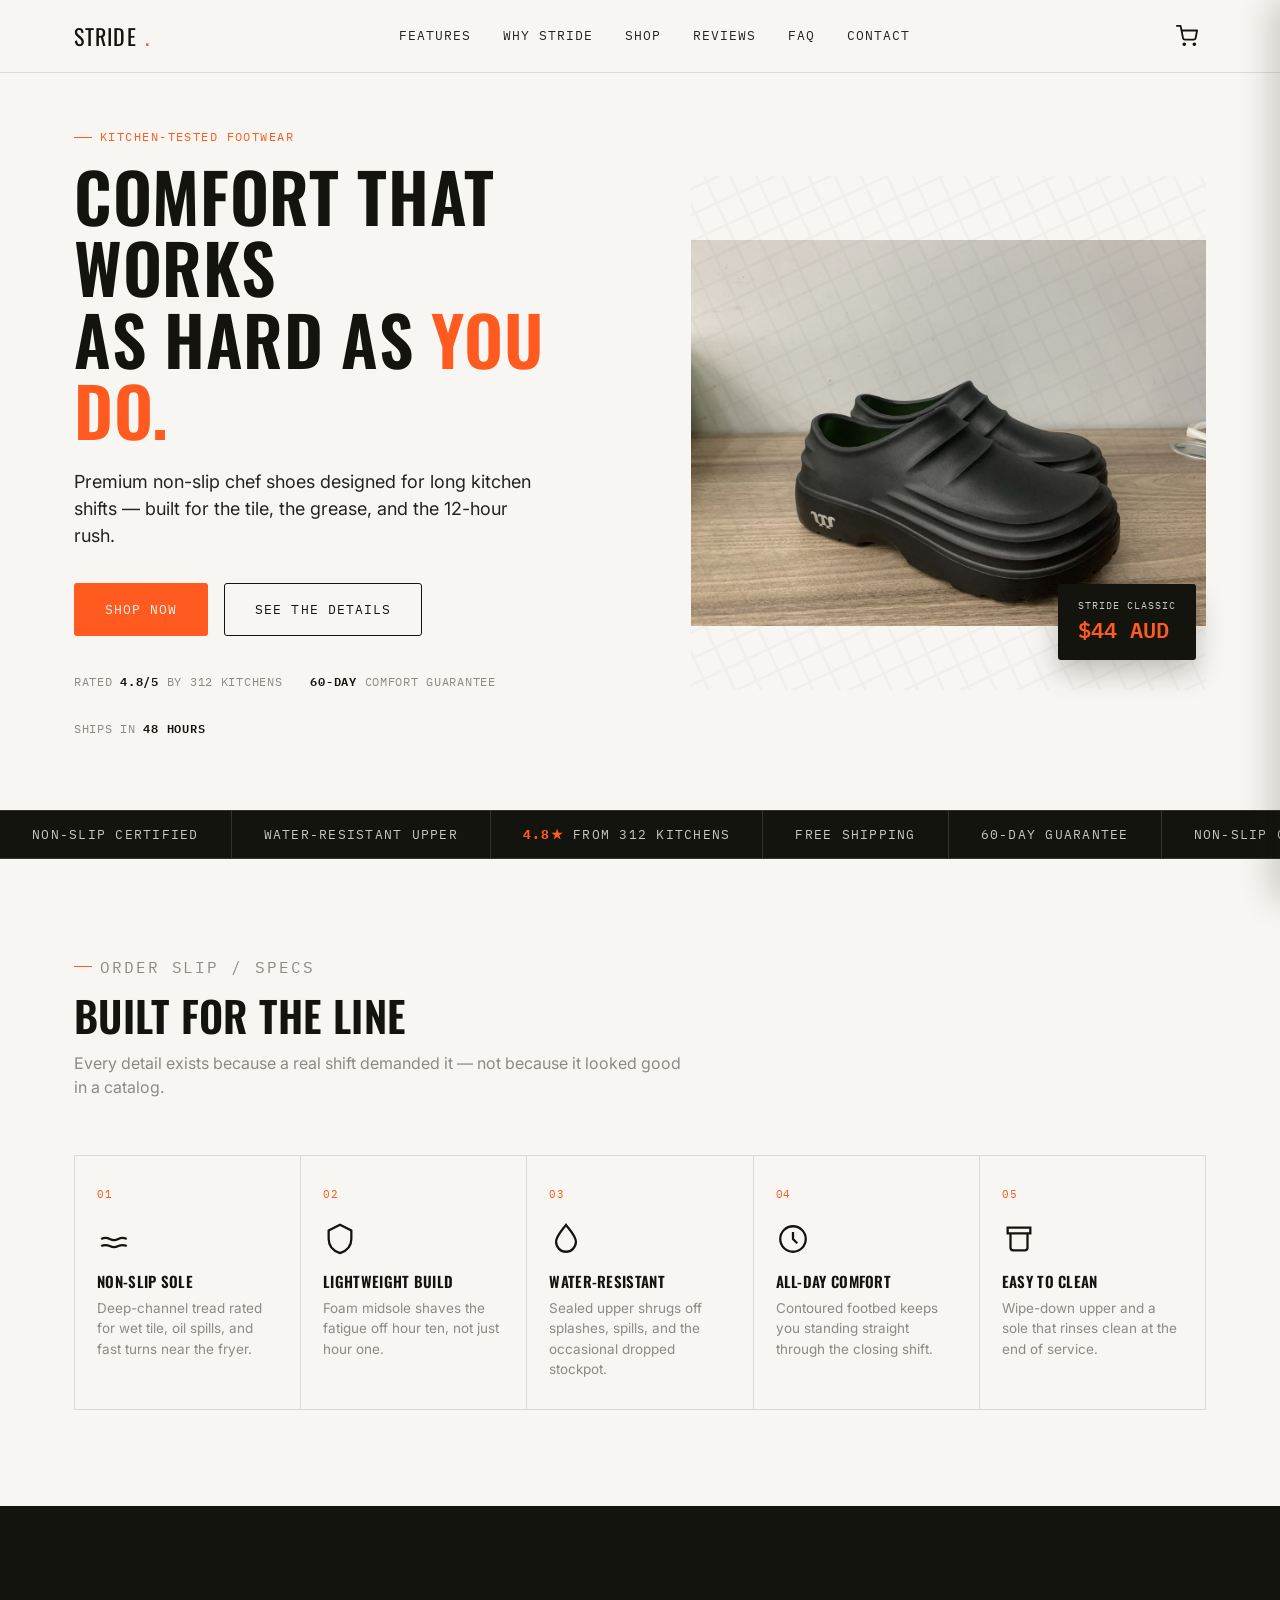
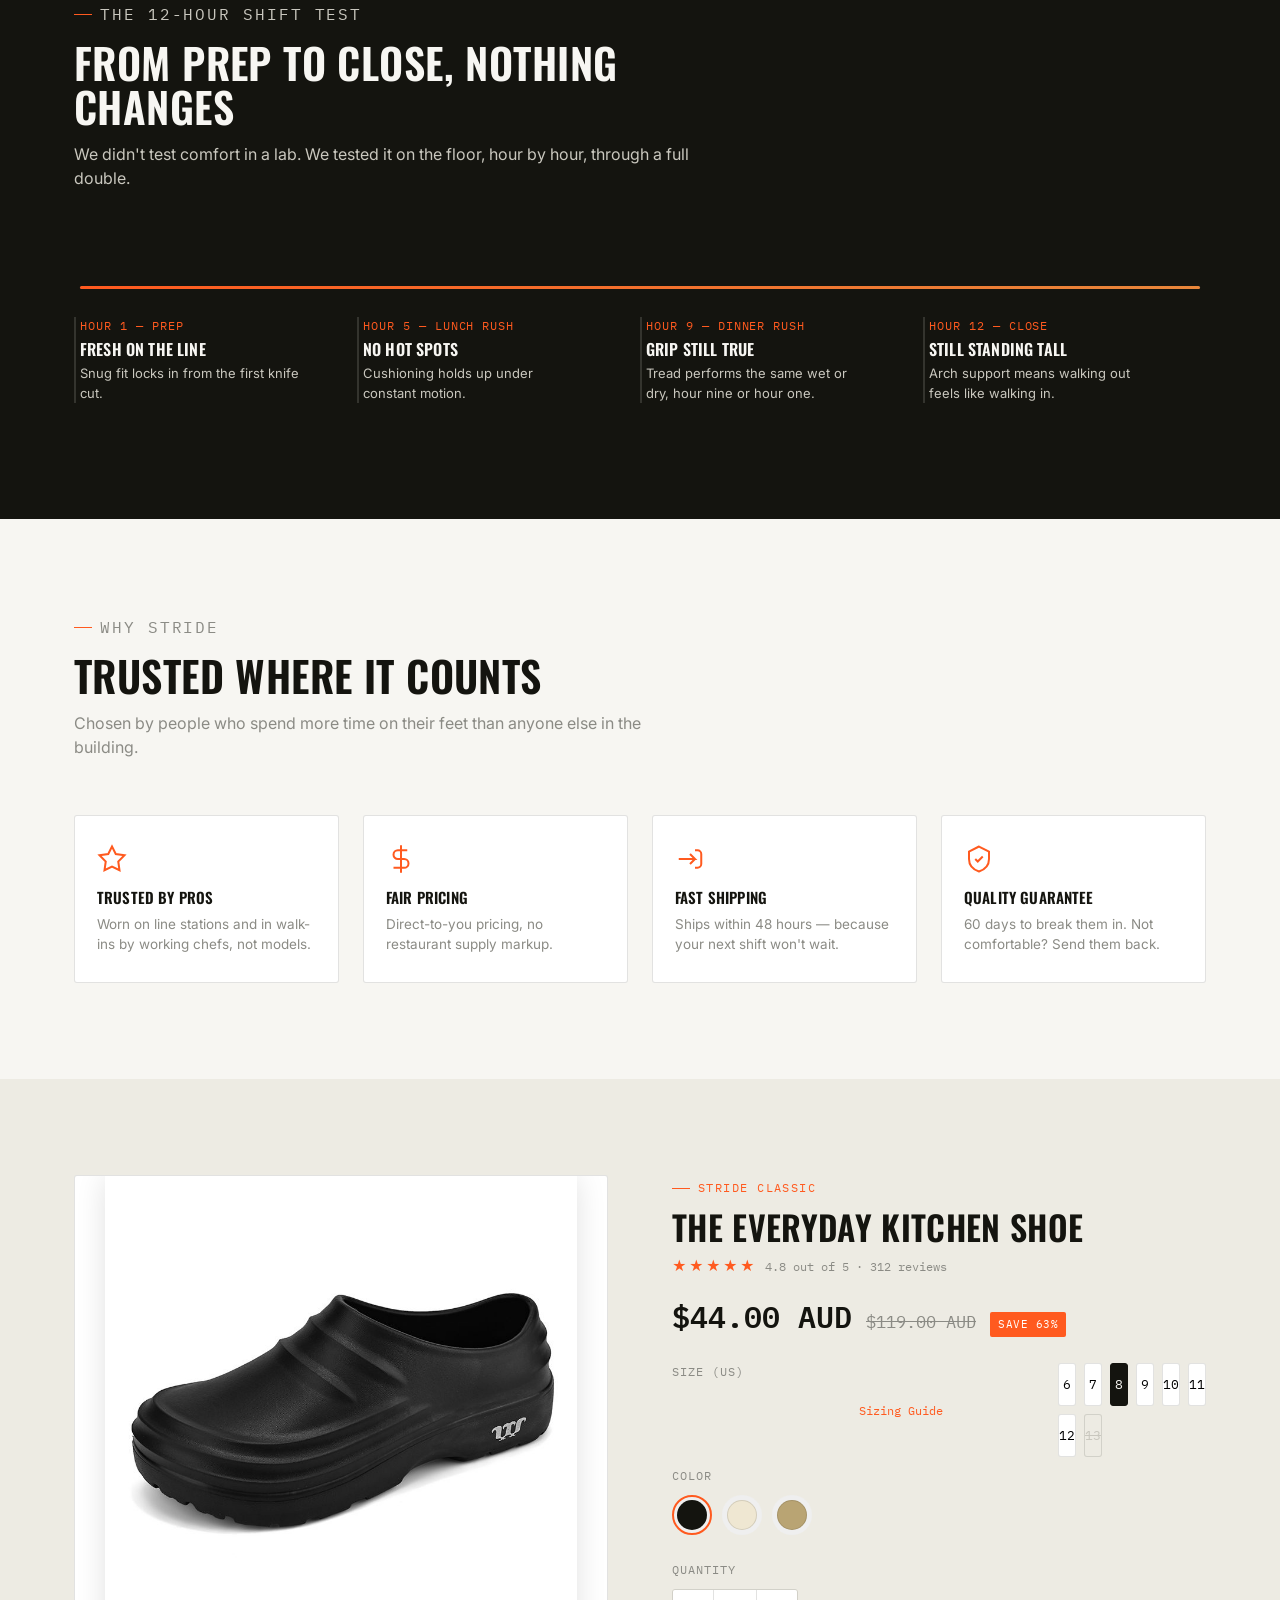
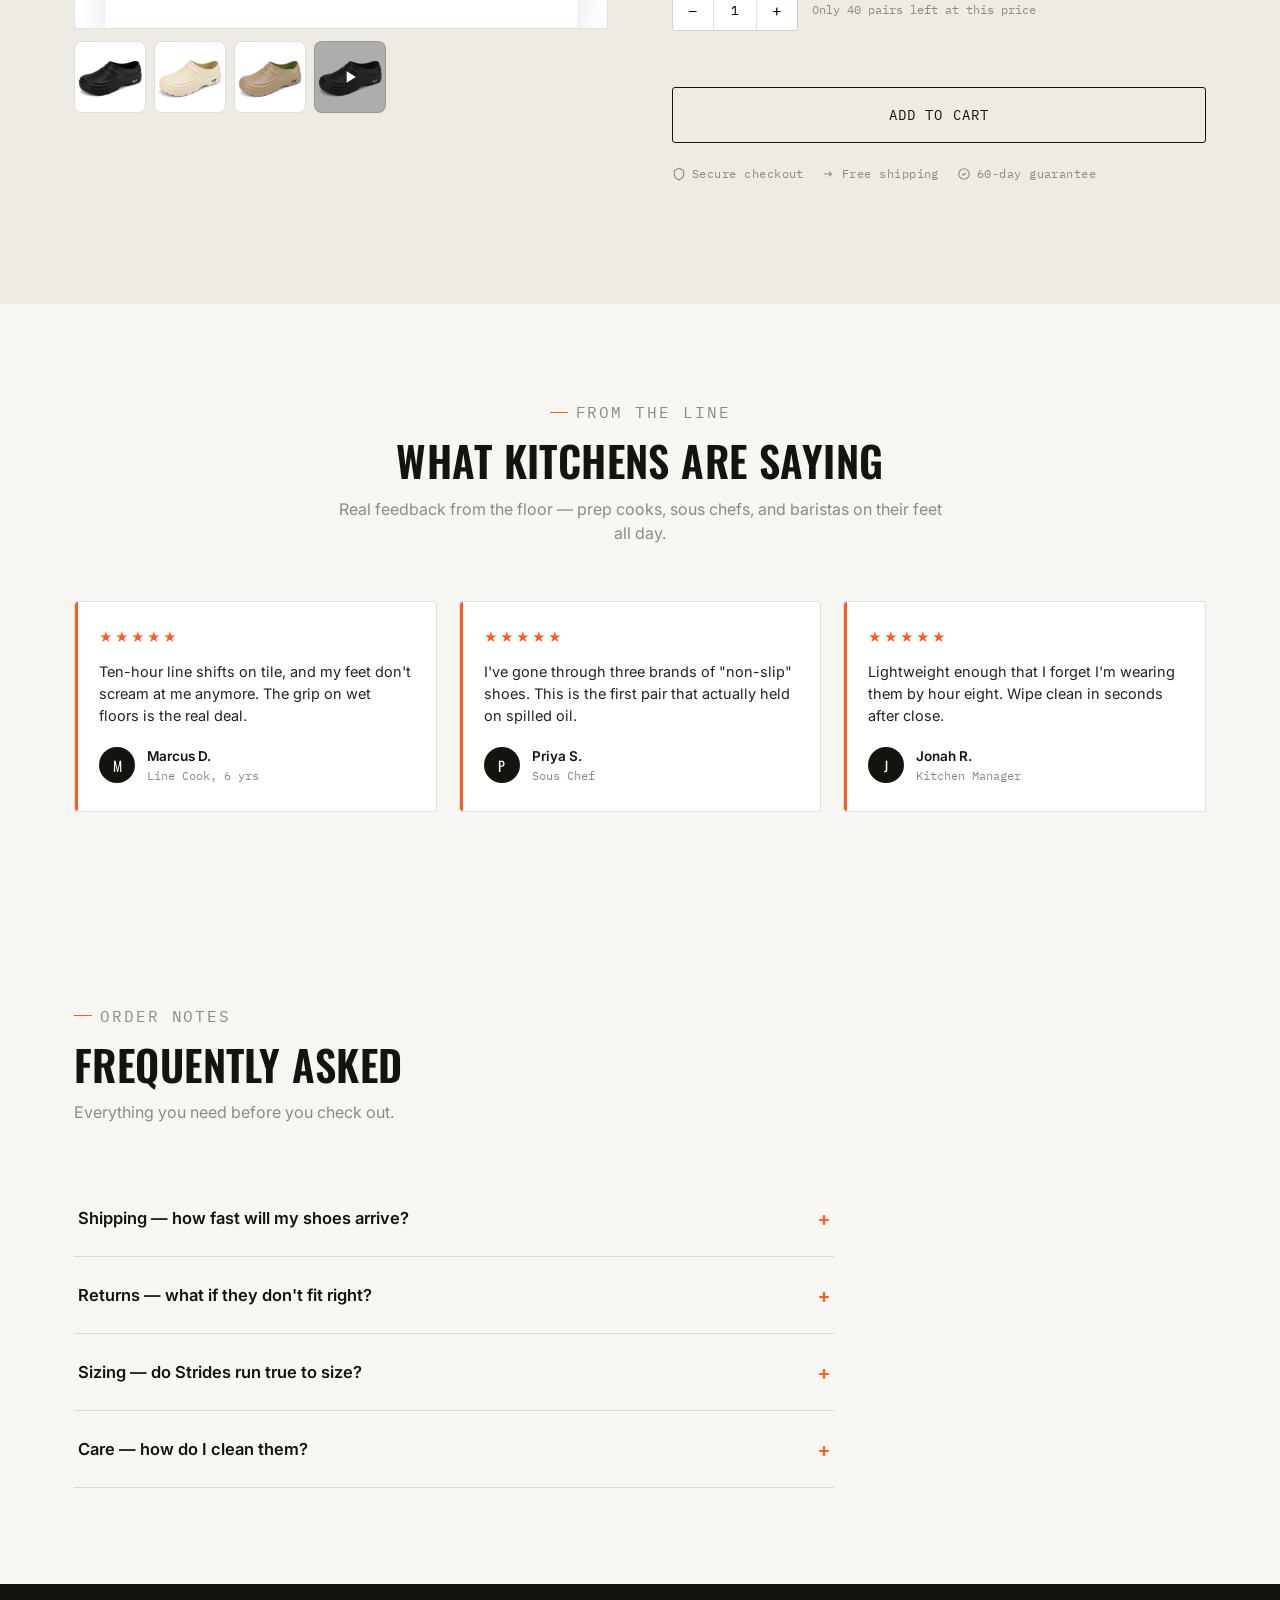
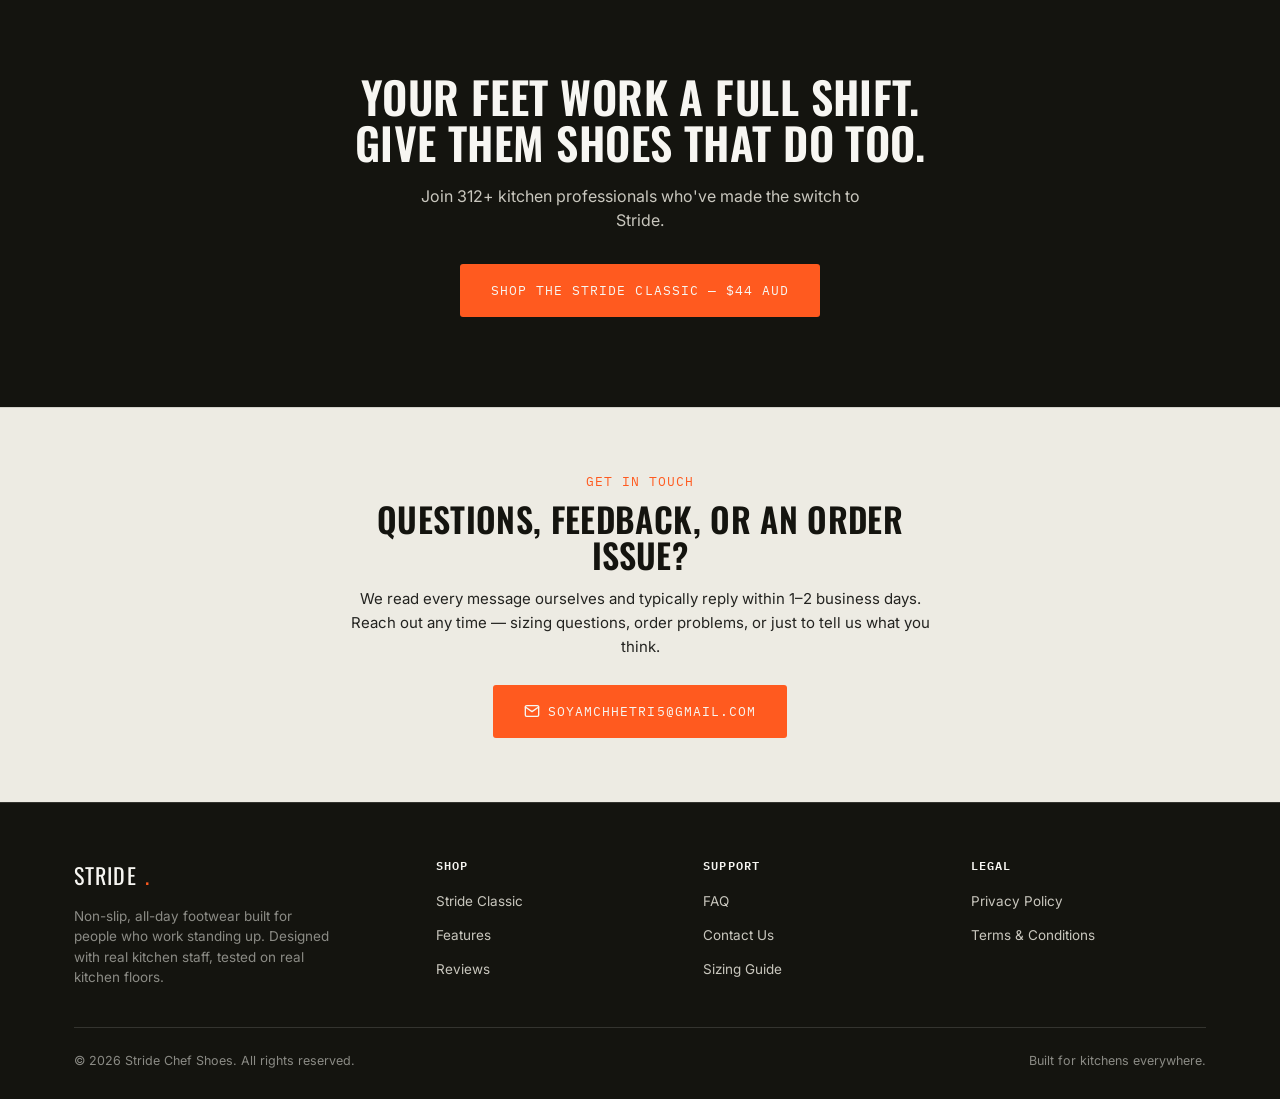
==== index.html @ 7c435fac "Add files via upload" ====
<!DOCTYPE html>
<html lang="en">
<head>
<meta charset="UTF-8">
<meta name="viewport" content="width=device-width, initial-scale=1.0">
<title>Stride — Non-Slip Chef Shoes for Kitchen Professionals</title>
<meta name="description" content="Stride Chef Shoes: premium non-slip, water-resistant work shoes built for long kitchen shifts. Trusted by cooks, chefs and hospitality staff. Free shipping, 60-day guarantee.">
<meta name="keywords" content="chef shoes, non-slip kitchen shoes, chef clogs, restaurant work shoes, hospitality footwear, cook shoes">
<link rel="canonical" href="https://xotakazi.github.io/Kitchen-Shoes-Chef-Shoes/">

<!-- Open Graph -->
<meta property="og:type" content="product">
<meta property="og:title" content="Stride — Non-Slip Chef Shoes for Kitchen Professionals">
<meta property="og:description" content="Comfort that works as hard as you do. Premium non-slip chef shoes designed for long kitchen shifts.">
<meta property="og:image" content="https://xotakazi.github.io/Kitchen-Shoes-Chef-Shoes/stride-black-studio.jpg">
<meta property="og:url" content="https://xotakazi.github.io/Kitchen-Shoes-Chef-Shoes/">
<meta name="twitter:card" content="summary_large_image">

<!-- Structured data for SEO / rich results -->
<script type="application/ld+json">
{
  "@context": "https://schema.org/",
  "@type": "Product",
  "name": "Stride Chef Shoe",
  "description": "Premium non-slip, lightweight, water-resistant chef shoes designed for long kitchen shifts.",
  "brand": { "@type": "Brand", "name": "Stride" },
  "offers": {
    "@type": "Offer",
    "priceCurrency": "AUD",
    "price": "44.00",
    "availability": "https://schema.org/InStock"
  },
  "aggregateRating": {
    "@type": "AggregateRating",
    "ratingValue": "4.8",
    "reviewCount": "312"
  }
}
</script>

<link rel="preconnect" href="https://fonts.googleapis.com">
<link rel="preconnect" href="https://fonts.gstatic.com" crossorigin>
<link href="https://fonts.googleapis.com/css2?family=Oswald:wght@500;600;700&family=Inter:wght@400;500;600;700&family=IBM+Plex+Mono:wght@400;500;600&display=swap" rel="stylesheet">
<link rel="stylesheet" href="styles.css">
<link rel="icon" href="data:image/svg+xml,%3Csvg xmlns='http://www.w3.org/2000/svg' viewBox='0 0 100 100'%3E%3Crect width='100' height='100' rx='18' fill='%2314140F'/%3E%3Ctext x='50' y='68' font-size='54' font-family='Arial,sans-serif' font-weight='700' fill='%23FF5A1F' text-anchor='middle'%3ES%3C/text%3E%3C/svg%3E">
</head>
<body>

<a href="#main" class="skip-link">Skip to content</a>

<!-- ============ NAV ============ -->
<header class="nav">
  <div class="wrap">
    <a href="#top" class="nav-logo">STRIDE<span class="dot">.</span></a>
    <nav class="nav-links" id="navLinks">
      <a href="#features">Features</a>
      <a href="#why">Why Stride</a>
      <a href="#shop">Shop</a>
      <a href="#reviews">Reviews</a>
      <a href="#faq">FAQ</a>
      <a href="#contact">Contact</a>
    </nav>
    <button class="nav-toggle" id="navToggle" aria-label="Toggle menu" aria-expanded="false">
      <span></span><span></span><span></span>
    </button>
    <button id="cartToggle" aria-label="Open cart" style="position:relative;background:none;border:0;cursor:pointer;padding:8px;margin-left:8px;display:inline-flex;align-items:center;">
      <svg width="22" height="22" viewBox="0 0 24 24" fill="none" stroke="var(--ink)" stroke-width="2" stroke-linecap="round" stroke-linejoin="round"><circle cx="9" cy="21" r="1"></circle><circle cx="20" cy="21" r="1"></circle><path d="M1 1h4l2.68 13.39a2 2 0 0 0 2 1.61h9.72a2 2 0 0 0 2-1.61L23 6H6"></path></svg>
      <span id="cartCount" style="display:none;position:absolute;top:2px;right:2px;background:var(--flame);color:#fff;font-family:var(--font-mono);font-size:10px;line-height:1;min-width:16px;height:16px;border-radius:8px;align-items:center;justify-content:center;padding:0 3px;">0</span>
    </button>
  </div>
</header>

<main id="main">

<!-- ============ HERO ============ -->
<section class="hero" id="top">
  <div class="wrap">
    <div class="hero-copy">
      <p class="eyebrow">Kitchen-Tested Footwear</p>
      <h1>Comfort That Works<br>as Hard as <span class="accent">You Do.</span></h1>
      <p class="hero-sub">Premium non-slip chef shoes designed for long kitchen shifts — built for the tile, the grease, and the 12-hour rush.</p>
      <div class="hero-actions">
        <a href="#shop" class="btn btn-primary">Shop Now</a>
        <a href="#features" class="btn btn-ghost">See the Details</a>
      </div>
      <div class="hero-meta">
        <div>Rated <span>4.8/5</span> by 312 kitchens</div>
        <div><span>60-Day</span> comfort guarantee</div>
        <div>Ships in <span>48 Hours</span></div>
      </div>
    </div>
    <div class="hero-visual">
      <svg class="tread-bg" viewBox="0 0 400 400" aria-hidden="true">
        <defs>
          <pattern id="treadPattern" width="26" height="26" patternUnits="userSpaceOnUse" patternTransform="rotate(20)">
            <rect width="26" height="26" fill="none"/>
            <path d="M0 13 L13 0 L26 13 L13 26 Z" fill="none" stroke="#14140F" stroke-opacity="0.06" stroke-width="2"/>
          </pattern>
        </defs>
        <rect width="400" height="400" fill="url(#treadPattern)"/>
      </svg>
      <img src="stride-black-lifestyle.jpg" alt="Stride chef shoe, side view" class="shoe-hero">
      <div class="price-tag">
        <div class="label">Stride Classic</div>
        <div class="amount">$44 AUD</div>
      </div>
    </div>
  </div>
</section>

<!-- ============ MARQUEE ============ -->
<div class="marquee-strip" aria-hidden="true">
  <div class="marquee-track">
    <span>NON-SLIP CERTIFIED</span>
    <span>WATER-RESISTANT UPPER</span>
    <span><strong>4.8★</strong> FROM 312 KITCHENS</span>
    <span>FREE SHIPPING</span>
    <span>60-DAY GUARANTEE</span>
    <span>NON-SLIP CERTIFIED</span>
    <span>WATER-RESISTANT UPPER</span>
    <span><strong>4.8★</strong> FROM 312 KITCHENS</span>
    <span>FREE SHIPPING</span>
    <span>60-DAY GUARANTEE</span>
  </div>
</div>

<!-- ============ FEATURES ============ -->
<section id="features">
  <div class="wrap">
    <div class="section-head reveal">
      <p class="eyebrow">Order Slip / Specs</p>
      <h2>Built for the Line</h2>
      <p>Every detail exists because a real shift demanded it — not because it looked good in a catalog.</p>
    </div>
    <div class="features-grid">
      <div class="feature-card reveal">
        <span class="feature-num">01</span>
        <svg class="ic" viewBox="0 0 24 24" fill="none" stroke="currentColor" stroke-width="1.6"><path d="M3 17c2-1 4-1 6 0s4 1 6 0 4-1 6 0"/><path d="M3 12c2-1 4-1 6 0s4 1 6 0 4-1 6 0"/></svg>
        <h3>Non-Slip Sole</h3>
        <p>Deep-channel tread rated for wet tile, oil spills, and fast turns near the fryer.</p>
      </div>
      <div class="feature-card reveal">
        <span class="feature-num">02</span>
        <svg class="ic" viewBox="0 0 24 24" fill="none" stroke="currentColor" stroke-width="1.6"><path d="M12 2 L4 6 v6c0 5 3.5 8.5 8 10 4.5-1.5 8-5 8-10V6z"/></svg>
        <h3>Lightweight Build</h3>
        <p>Foam midsole shaves the fatigue off hour ten, not just hour one.</p>
      </div>
      <div class="feature-card reveal">
        <span class="feature-num">03</span>
        <svg class="ic" viewBox="0 0 24 24" fill="none" stroke="currentColor" stroke-width="1.6"><path d="M12 2C9 6 5 10 5 14a7 7 0 0 0 14 0c0-4-4-8-7-12z"/></svg>
        <h3>Water-Resistant</h3>
        <p>Sealed upper shrugs off splashes, spills, and the occasional dropped stockpot.</p>
      </div>
      <div class="feature-card reveal">
        <span class="feature-num">04</span>
        <svg class="ic" viewBox="0 0 24 24" fill="none" stroke="currentColor" stroke-width="1.6"><circle cx="12" cy="12" r="9"/><path d="M12 7v5l3 3"/></svg>
        <h3>All-Day Comfort</h3>
        <p>Contoured footbed keeps you standing straight through the closing shift.</p>
      </div>
      <div class="feature-card reveal">
        <span class="feature-num">05</span>
        <svg class="ic" viewBox="0 0 24 24" fill="none" stroke="currentColor" stroke-width="1.6"><path d="M4 4h16v4H4z"/><path d="M6 8v10a2 2 0 0 0 2 2h8a2 2 0 0 0 2-2V8"/></svg>
        <h3>Easy to Clean</h3>
        <p>Wipe-down upper and a sole that rinses clean at the end of service.</p>
      </div>
    </div>
  </div>
</section>

<!-- ============ SHIFT TIMELINE (signature element) ============ -->
<section class="shift">
  <div class="wrap">
    <div class="section-head reveal">
      <p class="eyebrow">The 12-Hour Shift Test</p>
      <h2>From Prep to Close, Nothing Changes</h2>
      <p>We didn't test comfort in a lab. We tested it on the floor, hour by hour, through a full double.</p>
    </div>
    <div class="shift-line reveal">
      <div class="shift-track"><div class="shift-fill" id="shiftFill"></div></div>
      <div class="shift-points">
        <div class="shift-point">
          <span class="hr">Hour 1 — Prep</span>
          <h4>Fresh on the line</h4>
          <p>Snug fit locks in from the first knife cut.</p>
        </div>
        <div class="shift-point">
          <span class="hr">Hour 5 — Lunch Rush</span>
          <h4>No hot spots</h4>
          <p>Cushioning holds up under constant motion.</p>
        </div>
        <div class="shift-point">
          <span class="hr">Hour 9 — Dinner Rush</span>
          <h4>Grip still true</h4>
          <p>Tread performs the same wet or dry, hour nine or hour one.</p>
        </div>
        <div class="shift-point">
          <span class="hr">Hour 12 — Close</span>
          <h4>Still standing tall</h4>
          <p>Arch support means walking out feels like walking in.</p>
        </div>
      </div>
    </div>
  </div>
</section>

<!-- ============ WHY CHOOSE US ============ -->
<section id="why">
  <div class="wrap">
    <div class="section-head reveal">
      <p class="eyebrow">Why Stride</p>
      <h2>Trusted Where It Counts</h2>
      <p>Chosen by people who spend more time on their feet than anyone else in the building.</p>
    </div>
    <div class="why-grid">
      <div class="why-card reveal">
        <svg class="ic" viewBox="0 0 24 24" fill="none" stroke="currentColor" stroke-width="1.6"><path d="M12 2l3 6 7 1-5 5 1 7-6-3-6 3 1-7-5-5 7-1z"/></svg>
        <h3>Trusted by Pros</h3>
        <p>Worn on line stations and in walk-ins by working chefs, not models.</p>
      </div>
      <div class="why-card reveal">
        <svg class="ic" viewBox="0 0 24 24" fill="none" stroke="currentColor" stroke-width="1.6"><path d="M12 1v22M17 5H9.5a3.5 3.5 0 0 0 0 7h5a3.5 3.5 0 0 1 0 7H6"/></svg>
        <h3>Fair Pricing</h3>
        <p>Direct-to-you pricing, no restaurant supply markup.</p>
      </div>
      <div class="why-card reveal">
        <svg class="ic" viewBox="0 0 24 24" fill="none" stroke="currentColor" stroke-width="1.6"><path d="M3 12h13l-4-4m4 4-4 4"/><path d="M16 5h2a3 3 0 0 1 3 3v8a3 3 0 0 1-3 3h-2"/></svg>
        <h3>Fast Shipping</h3>
        <p>Ships within 48 hours — because your next shift won't wait.</p>
      </div>
      <div class="why-card reveal">
        <svg class="ic" viewBox="0 0 24 24" fill="none" stroke="currentColor" stroke-width="1.6"><path d="M12 2 4 6v6c0 5 3.5 8.5 8 10 4.5-1.5 8-5 8-10V6z"/><path d="M9 12l2 2 4-4"/></svg>
        <h3>Quality Guarantee</h3>
        <p>60 days to break them in. Not comfortable? Send them back.</p>
      </div>
    </div>
  </div>
</section>

<!-- ============ SHOWCASE / BUY ============ -->
<section class="showcase" id="shop">
  <div class="wrap">
    <div class="showcase-inner">
      <div class="gallery reveal">
        <div class="gallery-main" id="galleryMain">
          <!-- Main media: defaults to the Kitchen Black studio shot. -->
          <img id="mainMedia" src="stride-black-studio.jpg" alt="Stride Classic chef shoe, Kitchen Black" style="width:100%;height:auto;object-fit:contain;border-radius:10px;box-shadow:0 10px 30px rgba(20,20,15,0.12);">
        </div>
        <div class="gallery-thumbs" id="galleryThumbs" style="display:flex;gap:8px;margin-top:12px;flex-wrap:wrap;">
          <!-- Thumb 1: Kitchen Black studio shot -->
<button class="thumb active" data-type="image" data-src="stride-black-studio.jpg" aria-label="Black studio shot" style="border:0;background:transparent;padding:0;">
  <img src="stride-black-studio.jpg" alt="Stride Classic, Kitchen Black studio shot" style="width:72px;height:72px;object-fit:cover;border-radius:8px;border:1px solid rgba(0,0,0,0.06);">
</button>

<!-- Thumb 2: Creamy colorway -->
<button class="thumb" data-type="image" data-src="stride-creamy.jpg" aria-label="Creamy colorway" style="border:0;background:transparent;padding:0;">
  <img src="stride-creamy.jpg" alt="Stride Classic, Creamy colorway" style="width:72px;height:72px;object-fit:cover;border-radius:8px;border:1px solid rgba(0,0,0,0.06);">
</button>

<!-- Thumb 3: Dark Creamy colorway -->
<button class="thumb" data-type="image" data-src="stride-dark-creamy.jpg" aria-label="Dark Creamy colorway" style="border:0;background:transparent;padding:0;">
  <img src="stride-dark-creamy.jpg" alt="Stride Classic, Dark Creamy colorway" style="width:72px;height:72px;object-fit:cover;border-radius:8px;border:1px solid rgba(0,0,0,0.06);">
</button>

<!-- Thumb 4: Product video -->
<button class="thumb" data-type="video" data-src="redirectFileUrl.mp4" aria-label="Product video" style="border:0;background:transparent;padding:0;position:relative;">
  <img src="stride-black-studio.jpg" alt="Product video" style="width:72px;height:72px;object-fit:cover;border-radius:8px;border:1px solid rgba(0,0,0,0.06);">
  <span style="position:absolute;inset:0;display:flex;align-items:center;justify-content:center;background:rgba(20,20,15,0.35);border-radius:8px;">
    <svg width="20" height="20" viewBox="0 0 24 24" fill="white"><path d="M8 5v14l11-7z"/></svg>
  </span>
</button>
        </div>
      </div>

      <div class="buy-panel reveal">
        <p class="eyebrow">Stride Classic</p>
        <h2>The Everyday Kitchen Shoe</h2>
        <div class="stars">★★★★★<span>4.8 out of 5 · 312 reviews</span></div>
        <div class="price-row">
          <span class="now">$44.00 AUD</span>
          <span class="was">$119.00 AUD</span>
          <span class="save">SAVE 63%</span>
        </div>

        <div class="option-block">
          <div class="option-label"><span>Size (US)</span><button type="button" onclick="document.getElementById('faq-sizing').scrollIntoView({behavior:'smooth'});" style="font-family:var(--font-mono);font-size:12px;color:var(--flame);background:none;border:0;cursor:pointer;">Sizing Guide</button>
          <div class="size-grid" id="sizeGrid">
            <button data-size="6">6</button>
            <button data-size="7">7</button>
            <button data-size="8" class="selected">8</button>
            <button data-size="9">9</button>
            <button data-size="10">10</button>
            <button data-size="11">11</button>
            <button data-size="12">12</button>
            <button data-size="13" disabled>13</button>
          </div>
        </div>

        <div class="option-block">
          <div class="option-label"><span>Color</span></div>
          <div class="color-grid" id="colorGrid">
            <button class="color-swatch selected" data-color="Kitchen Black" data-image="stride-black-studio.jpg" aria-label="Kitchen Black"><span class="core" style="background:#14140F"></span></button>
            <button class="color-swatch" data-color="Creamy" data-image="stride-creamy.jpg" aria-label="Creamy"><span class="core" style="background:#EFE7D2"></span></button>
            <button class="color-swatch" data-color="Dark Creamy" data-image="stride-dark-creamy.jpg" aria-label="Dark Creamy"><span class="core" style="background:#B9A473"></span></button>
          </div>
        </div>

        <div class="option-block">
          <div class="option-label"><span>Quantity</span></div>
          <div class="qty-row">
            <div class="qty-control">
              <button type="button" id="qtyMinus" aria-label="Decrease quantity">−</button>
              <input type="text" id="qtyInput" value="1" inputmode="numeric" aria-label="Quantity">
              <button type="button" id="qtyPlus" aria-label="Increase quantity">+</button>
            </div>
            <span style="font-family:var(--font-mono); font-size:12px; color:var(--steel);">Only 40 pairs left at this price</span>
          </div>
        </div>

        <div class="buy-actions">
          <div class="paypal-slot" id="paypalSlot">
            <div id="paypal-button-container"></div>
            <p id="result-message" style="font-family:var(--font-mono, monospace);font-size:13px;color:var(--steel, #8B8B85);margin-top:10px;"></p>
          </div>
          <button class="btn btn-ghost" id="addCartBtn" type="button">Add to Cart</button>
        </div>

        <div class="trust-row">
          <span><svg class="ic" viewBox="0 0 24 24" fill="none" stroke="currentColor" stroke-width="2"><path d="M12 2 4 6v6c0 5 3.5 8.5 8 10 4.5-1.5 8-5 8-10V6z"/></svg> Secure checkout</span>
          <span><svg class="ic" viewBox="0 0 24 24" fill="none" stroke="currentColor" stroke-width="2"><path d="M3 12h13l-4-4m4 4-4 4"/></svg> Free shipping</span>
          <span><svg class="ic" viewBox="0 0 24 24" fill="none" stroke="currentColor" stroke-width="2"><path d="M9 12l2 2 4-4"/><circle cx="12" cy="12" r="9"/></svg> 60-day guarantee</span>
        </div>
      </div>
    </div>
  </div>
</section>

<!-- ============ REVIEWS ============ -->
<section id="reviews">
  <div class="wrap">
    <div class="section-head center reveal" style="margin-left:auto;margin-right:auto;">
      <p class="eyebrow" style="justify-content:center;">From the Line</p>
      <h2>What Kitchens Are Saying</h2>
      <p>Real feedback from the floor — prep cooks, sous chefs, and baristas on their feet all day.</p>
    </div>
    <div class="reviews-grid">
      <div class="review-card reveal">
        <div class="review-stars">★★★★★</div>
        <p class="quote">Ten-hour line shifts on tile, and my feet don't scream at me anymore. The grip on wet floors is the real deal.</p>
        <div class="review-who">
          <div class="review-avatar">M</div>
          <div><strong>Marcus D.</strong><span>Line Cook, 6 yrs</span></div>
        </div>
      </div>
      <div class="review-card reveal">
        <div class="review-stars">★★★★★</div>
        <p class="quote">I've gone through three brands of "non-slip" shoes. This is the first pair that actually held on spilled oil.</p>
        <div class="review-who">
          <div class="review-avatar">P</div>
          <div><strong>Priya S.</strong><span>Sous Chef</span></div>
        </div>
      </div>
      <div class="review-card reveal">
        <div class="review-stars">★★★★★</div>
        <p class="quote">Lightweight enough that I forget I'm wearing them by hour eight. Wipe clean in seconds after close.</p>
        <div class="review-who">
          <div class="review-avatar">J</div>
          <div><strong>Jonah R.</strong><span>Kitchen Manager</span></div>
        </div>
      </div>
    </div>
  </div>
</section>

<!-- ============ FAQ ============ -->
<section id="faq">
  <div class="wrap">
    <div class="section-head reveal">
      <p class="eyebrow">Order Notes</p>
      <h2>Frequently Asked</h2>
      <p>Everything you need before you check out.</p>
    </div>
    <div class="faq-list">
      <div class="faq-item reveal">
        <button class="faq-q" aria-expanded="false">Shipping — how fast will my shoes arrive?<span class="plus">+</span></button>
        <div class="faq-a"><div class="faq-a-inner">Orders ship within 48 hours from our warehouse. Standard shipping takes 3–6 business days; expedited options are available at checkout. Shipping is free on every order — it's already included in the price.</div></div>
      </div>
      <div class="faq-item reveal">
        <button class="faq-q" aria-expanded="false">Returns — what if they don't fit right?<span class="plus">+</span></button>
        <div class="faq-a"><div class="faq-a-inner">You have 60 days to wear-test your Strides. If they're not the most comfortable shoes you've worked in, send them back for a full refund or free size exchange.</div></div>
      </div>
      <div class="faq-item reveal" id="faq-sizing">
        <button class="faq-q" aria-expanded="false">Sizing — do Strides run true to size?<span class="plus">+</span></button>
        <div class="faq-a"><div class="faq-a-inner">Stride fits true to standard US sizing. If you typically wear a half size, we recommend sizing up for extra room around thick kitchen socks.</div></div>
      </div>
      <div class="faq-item reveal">
        <button class="faq-q" aria-expanded="false">Care — how do I clean them?<span class="plus">+</span></button>
        <div class="faq-a"><div class="faq-a-inner">Wipe the upper with a damp cloth and mild soap. The sole can be rinsed directly under a tap. Avoid machine washing or high heat drying to preserve the material.</div></div>
      </div>
    </div>
  </div>
</section>

<!-- ============ CLOSING CTA ============ -->
<section class="closing-cta">
  <div class="wrap">
    <h2>Your Feet Work a Full Shift.<br>Give Them Shoes That Do Too.</h2>
    <p>Join 312+ kitchen professionals who've made the switch to Stride.</p>
    <a href="#shop" class="btn btn-primary">Shop the Stride Classic — $44 AUD</a>
  </div>
</section>

</main>

<!-- ============ CONTACT ============ -->
<section id="contact" style="padding:64px 0;background:var(--paper-dim);border-top:1px solid var(--line);">
  <div class="wrap" style="max-width:640px;text-align:center;">
    <p style="font-family:var(--font-mono);font-size:12.5px;text-transform:uppercase;letter-spacing:0.08em;color:var(--flame);margin-bottom:10px;">Get In Touch</p>
    <h2 style="font-family:var(--font-display);text-transform:uppercase;font-size:clamp(24px,3.5vw,34px);letter-spacing:0.01em;margin-bottom:14px;">Questions, Feedback, or an Order Issue?</h2>
    <p style="color:var(--ink-soft);font-size:15px;line-height:1.6;margin-bottom:26px;">We read every message ourselves and typically reply within 1–2 business days. Reach out any time — sizing questions, order problems, or just to tell us what you think.</p>
    <a href="mailto:soyamchhetri5@gmail.com" class="btn btn-primary" style="display:inline-flex;align-items:center;gap:8px;">
      <svg width="16" height="16" viewBox="0 0 24 24" fill="none" stroke="currentColor" stroke-width="2" stroke-linecap="round" stroke-linejoin="round"><path d="M4 4h16v16H4z" opacity="0"></path><path d="M22 6l-10 7L2 6"></path><rect x="2" y="4" width="20" height="16" rx="2"></rect></svg>
      soyamchhetri5@gmail.com
    </a>
  </div>
</section>

<!-- ============ FOOTER ============ -->
<footer>
  <div class="wrap">
    <div class="footer-grid">
      <div class="footer-brand">
        <div class="nav-logo">STRIDE<span class="dot" style="color:var(--flame);">.</span></div>
        <p>Non-slip, all-day footwear built for people who work standing up. Designed with real kitchen staff, tested on real kitchen floors.</p>
      </div>
      <div class="footer-col">
        <h4>Shop</h4>
        <ul>
          <li><a href="#shop">Stride Classic</a></li>
          <li><a href="#features">Features</a></li>
          <li><a href="#reviews">Reviews</a></li>
        </ul>
      </div>
      <div class="footer-col">
        <h4>Support</h4>
        <ul>
          <li><a href="#faq">FAQ</a></li>
          <li><a href="mailto:soyamchhetri5@gmail.com">Contact Us</a></li>
          <li><a href="#faq-sizing">Sizing Guide</a></li>
        </ul>
      </div>
      <div class="footer-col">
        <h4>Legal</h4>
        <ul>
          <li><a href="privacy.html">Privacy Policy</a></li>
          <li><a href="terms.html">Terms &amp; Conditions</a></li>
        </ul>
      </div>
    </div>
    <div class="footer-bottom">
      <span>&copy; <span id="year"></span> Stride Chef Shoes. All rights reserved.</span>
      <span>Built for kitchens everywhere.</span>
    </div>
  </div>
</footer>

<div class="toast" id="toast"></div>

<!-- PayPal Smart Buttons SDK -->
<script src="https://www.paypal.com/sdk/js?client-id=AVUs_hV6RtO4l06izuDLjjqATDeuKQBNJkqkCNc_JTQ9iHW12S8fysXOrVd30vQXYcQobMXqNKUIsMX4&buyer-country=AU&currency=AUD&components=buttons&enable-funding=venmo,paylater,card" data-sdk-integration-source="developer-studio"></script>
<script src="app.js"></script>
<script src="script.js"></script>

<!-- Small gallery switcher to swap main media between images and video thumbnails -->
<script>
  (function(){
    const thumbs = document.querySelectorAll('#galleryThumbs .thumb');
    const galleryMain = document.getElementById('galleryMain');

    function setActive(button){
      thumbs.forEach(b=>b.classList.remove('active'));
      button.classList.add('active');
    }

    function showMedia(type, src){
      if(type === 'video'){
        // create a video element (use controls and muted autoplay loop for preview)
        galleryMain.innerHTML = `<video id="mainMedia" controls style="width:100%;height:auto;border-radius:10px;box-shadow:0 10px 30px rgba(20,20,15,0.12);background:#000;">
          <source src="${src}">
          Your browser does not support the video tag.
        </video>`;
      } else {
        galleryMain.innerHTML = `<img id="mainMedia" src="${src}" alt="Stride product" style="width:100%;height:auto;object-fit:contain;border-radius:10px;box-shadow:0 10px 30px rgba(20,20,15,0.12);">`;
      }
    }

    thumbs.forEach(btn=>{
      btn.addEventListener('click', ()=>{
        const type = btn.dataset.type || 'image';
        const src = btn.dataset.src;
        if(!src) return;
        setActive(btn);
        showMedia(type, src);
      });
    });

    // Accessibility: allow keyboard activation
    thumbs.forEach(btn=>btn.setAttribute('tabindex','0'));
    thumbs.forEach(btn=>btn.addEventListener('keydown', e=>{ if(e.key === 'Enter' || e.key === ' ') btn.click(); }));
  })();
</script>

<!-- ============ CART DRAWER ============ -->
<div id="cartOverlay" style="position:fixed;inset:0;background:rgba(20,20,15,0.4);z-index:998;opacity:0;pointer-events:none;transition:opacity 0.25s;"></div>
<aside id="cartDrawer" role="dialog" aria-label="Shopping cart" style="position:fixed;top:0;right:0;height:100%;width:min(400px,92vw);background:var(--paper);z-index:999;box-shadow:-10px 0 30px rgba(20,20,15,0.18);transform:translateX(100%);transition:transform 0.28s ease;display:flex;flex-direction:column;">
  <div style="display:flex;align-items:center;justify-content:space-between;padding:20px 22px;border-bottom:1px solid var(--line);">
    <h2 style="font-family:var(--font-display);text-transform:uppercase;font-size:18px;letter-spacing:0.03em;margin:0;">Your Cart</h2>
    <button id="cartClose" aria-label="Close cart" style="background:none;border:0;cursor:pointer;font-size:22px;line-height:1;color:var(--ink);padding:4px;">&times;</button>
  </div>

  <div id="cartItems" style="flex:1;overflow-y:auto;padding:16px 22px;"></div>

  <div id="cartEmpty" style="padding:40px 22px;text-align:center;color:var(--steel);font-family:var(--font-mono);font-size:13px;">Your cart is empty.</div>

  <div id="cartFooter" style="padding:18px 22px;border-top:1px solid var(--line);display:none;">
    <div style="display:flex;justify-content:space-between;align-items:baseline;margin-bottom:14px;">
      <span style="font-family:var(--font-mono);font-size:12.5px;text-transform:uppercase;letter-spacing:0.06em;color:var(--steel);">Subtotal</span>
      <span id="cartSubtotal" style="font-family:var(--font-display);font-size:22px;">$0.00</span>
    </div>
    <div id="cart-paypal-button-container"></div>
    <p id="cart-result-message" style="font-family:var(--font-mono);font-size:12.5px;color:var(--steel);margin-top:8px;text-align:center;"></p>
  </div>
</aside>

<script>
(function () {
  var STORAGE_KEY = 'strideCart';
  var cart = [];
  try {
    var saved = localStorage.getItem(STORAGE_KEY);
    if (saved) cart = JSON.parse(saved);
  } catch (e) { cart = []; }

  var overlay = document.getElementById('cartOverlay');
  var drawer = document.getElementById('cartDrawer');
  var cartToggle = document.getElementById('cartToggle');
  var cartClose = document.getElementById('cartClose');
  var cartCount = document.getElementById('cartCount');
  var cartItemsEl = document.getElementById('cartItems');
  var cartEmptyEl = document.getElementById('cartEmpty');
  var cartFooterEl = document.getElementById('cartFooter');
  var cartSubtotalEl = document.getElementById('cartSubtotal');
  var addCartBtn = document.getElementById('addCartBtn');
  var UNIT_PRICE = 44.00;
  var paypalCartRendered = false;

  function saveCart() {
    try { localStorage.setItem(STORAGE_KEY, JSON.stringify(cart)); } catch (e) {}
  }

  function money(n) { return '$' + n.toFixed(2); }

  function renderCart() {
    var totalQty = cart.reduce(function (sum, item) { return sum + item.qty; }, 0);
    if (totalQty > 0) {
      cartCount.textContent = totalQty;
      cartCount.style.display = 'flex';
    } else {
      cartCount.style.display = 'none';
    }

    cartItemsEl.innerHTML = '';
    if (cart.length === 0) {
      cartEmptyEl.style.display = 'block';
      cartFooterEl.style.display = 'none';
      return;
    }
    cartEmptyEl.style.display = 'none';
    cartFooterEl.style.display = 'block';

    var subtotal = 0;
    cart.forEach(function (item, i) {
      subtotal += item.qty * UNIT_PRICE;
      var row = document.createElement('div');
      row.style.cssText = 'display:flex;gap:12px;padding:14px 0;border-bottom:1px solid var(--line);align-items:center;';
      row.innerHTML =
        '<img src="' + item.image + '" alt="' + item.color + '" style="width:56px;height:56px;object-fit:cover;border-radius:8px;border:1px solid rgba(0,0,0,0.06);flex-shrink:0;">' +
        '<div style="flex:1;min-width:0;">' +
          '<div style="font-family:var(--font-body);font-weight:600;font-size:14px;">Stride Classic</div>' +
          '<div style="font-family:var(--font-mono);font-size:12px;color:var(--steel);margin-top:2px;">Size ' + item.size + ' · ' + item.color + ' · Qty ' + item.qty + '</div>' +
        '</div>' +
        '<div style="font-family:var(--font-body);font-weight:600;font-size:14px;white-space:nowrap;">' + money(item.qty * UNIT_PRICE) + '</div>' +
        '<button data-remove="' + i + '" aria-label="Remove item" style="background:none;border:0;cursor:pointer;color:var(--steel);font-size:18px;line-height:1;padding:4px;">&times;</button>';
      cartItemsEl.appendChild(row);
    });
    cartSubtotalEl.textContent = money(subtotal);

    cartItemsEl.querySelectorAll('[data-remove]').forEach(function (btn) {
      btn.addEventListener('click', function () {
        cart.splice(parseInt(btn.getAttribute('data-remove'), 10), 1);
        saveCart();
        renderCart();
      });
    });

    renderCartPaypal(subtotal);
  }

  function renderCartPaypal(subtotal) {
    var container = document.getElementById('cart-paypal-button-container');
    if (!container || typeof paypal === 'undefined') return;
    container.innerHTML = '';
    paypal.Buttons({
      style: { layout: 'vertical', color: 'gold', shape: 'rect', label: 'paypal' },
      createOrder: function (data, actions) {
        var currentSubtotal = cart.reduce(function (s, it) { return s + it.qty * UNIT_PRICE; }, 0);
        var description = cart.map(function (it) {
          return 'Size ' + it.size + ' ' + it.color + ' x' + it.qty;
        }).join(', ').slice(0, 120);
        return actions.order.create({
          purchase_units: [{
            description: 'Stride Classic Chef Shoe — ' + description,
            amount: { value: currentSubtotal.toFixed(2), currency_code: 'AUD' }
          }]
        });
      },
      onApprove: function (data, actions) {
        return actions.order.capture().then(function (details) {
          if (details.status === 'COMPLETED') {
            var name = (details.payer && details.payer.name && details.payer.name.given_name) || 'there';
            document.getElementById('cart-result-message').textContent = 'Thanks, ' + name + '! Your order is confirmed.';
            cart = [];
            saveCart();
            renderCart();
          } else {
            document.getElementById('cart-result-message').textContent = 'Your payment did not go through (status: ' + details.status + '). Please try again or use a different payment method — you have not been charged.';
            console.warn('PayPal capture did not complete:', details);
          }
        }).catch(function (err) {
          document.getElementById('cart-result-message').textContent = 'Something went wrong processing your payment. Please try again — you have not been charged.';
          console.error('Cart PayPal capture error:', err);
        });
      },
      onCancel: function () {
        document.getElementById('cart-result-message').textContent = 'Checkout cancelled — no charge was made.';
      },
      onError: function (err) {
        document.getElementById('cart-result-message').textContent = 'Something went wrong. Please try again.';
        console.error('Cart PayPal error:', err);
      }
    }).render('#cart-paypal-button-container');
  }

  function openCart() {
    overlay.style.opacity = '1';
    overlay.style.pointerEvents = 'auto';
    drawer.style.transform = 'translateX(0)';
  }
  function closeCart() {
    overlay.style.opacity = '0';
    overlay.style.pointerEvents = 'none';
    drawer.style.transform = 'translateX(100%)';
  }

  if (cartToggle) cartToggle.addEventListener('click', openCart);
  if (cartClose) cartClose.addEventListener('click', closeCart);
  if (overlay) overlay.addEventListener('click', closeCart);

  if (addCartBtn) {
    addCartBtn.addEventListener('click', function () {
      var sizeBtn = document.querySelector('#sizeGrid .selected');
      var colorBtn = document.querySelector('#colorGrid .selected');
      var qtyInput = document.getElementById('qtyInput');

      var size = sizeBtn ? sizeBtn.getAttribute('data-size') : 'N/A';
      var color = colorBtn ? colorBtn.getAttribute('data-color') : 'N/A';
      var image = colorBtn ? colorBtn.getAttribute('data-image') : 'stride-black-studio.jpg';
      var qty = qtyInput ? (parseInt(qtyInput.value, 10) || 1) : 1;

      var existing = cart.find(function (it) { return it.size === size && it.color === color; });
      if (existing) {
        existing.qty += qty;
      } else {
        cart.push({ size: size, color: color, image: image, qty: qty });
      }
      saveCart();
      renderCart();
      openCart();
    });
  }

  renderCart();
})();
</script>

</body>
</html>
---- styles.css ----
/* ============================================================
   STRIDE — Chef Shoe Co.
   Design system: "The Ticket Rail"
   ============================================================ */

:root {
  --ink: #14140F;
  --ink-soft: #232320;
  --paper: #F7F6F2;
  --paper-dim: #EDEBE3;
  --flame: #FF5A1F;
  --flame-dark: #E14A15;
  --amber: #E8863A;
  --steel: #8B8B85;
  --steel-light: #C9C7BE;
  --line: rgba(20,20,15,0.12);
  --line-on-dark: rgba(247,246,242,0.14);

  --font-display: 'Oswald', 'Arial Narrow', sans-serif;
  --font-body: 'Inter', -apple-system, BlinkMacSystemFont, sans-serif;
  --font-mono: 'IBM Plex Mono', 'Courier New', monospace;

  --radius: 3px;
  --container: 1180px;
}

* { margin: 0; padding: 0; box-sizing: border-box; }

html { scroll-behavior: smooth; }

body {
  font-family: var(--font-body);
  background: var(--paper);
  color: var(--ink);
  line-height: 1.5;
  -webkit-font-smoothing: antialiased;
  overflow-x: hidden;
}

img, svg { display: block; max-width: 100%; }

a { color: inherit; text-decoration: none; }

.wrap {
  max-width: var(--container);
  margin: 0 auto;
  padding: 0 24px;
}

h1, h2, h3, h4 {
  font-family: var(--font-display);
  text-transform: uppercase;
  letter-spacing: 0.01em;
  font-weight: 600;
  line-height: 1.05;
}

.eyebrow {
  font-family: var(--font-mono);
  font-size: 12px;
  letter-spacing: 0.12em;
  text-transform: uppercase;
  color: var(--flame);
  display: flex;
  align-items: center;
  gap: 8px;
  margin-bottom: 14px;
}
.eyebrow::before {
  content: '';
  width: 18px;
  height: 1px;
  background: var(--flame);
  display: inline-block;
}

.btn {
  display: inline-flex;
  align-items: center;
  justify-content: center;
  gap: 10px;
  font-family: var(--font-mono);
  font-size: 13px;
  letter-spacing: 0.08em;
  text-transform: uppercase;
  padding: 16px 30px;
  border-radius: var(--radius);
  border: 1.5px solid transparent;
  cursor: pointer;
  transition: transform 0.15s ease, background 0.15s ease, color 0.15s ease, border-color .15s ease;
  white-space: nowrap;
}
.btn:active { transform: scale(0.97); }

.btn-primary {
  background: var(--flame);
  color: var(--paper);
}
.btn-primary:hover { background: var(--flame-dark); }

.btn-ghost {
  background: transparent;
  color: var(--ink);
  border-color: var(--ink);
}
.btn-ghost:hover { background: var(--ink); color: var(--paper); }

.btn-on-dark {
  background: transparent;
  color: var(--paper);
  border-color: var(--line-on-dark);
}
.btn-on-dark:hover { background: var(--paper); color: var(--ink); }

/* Perforated ticket edge */
.ticket-edge {
  position: relative;
}
.ticket-edge::before {
  content: '';
  position: absolute;
  top: -1px; left: 0; right: 0;
  height: 10px;
  background-image: radial-gradient(circle at 10px 0, transparent 5px, var(--paper) 5.5px);
  background-size: 20px 10px;
  background-repeat: repeat-x;
}

/* ============ SKIP LINK / FOCUS ============ */
.skip-link {
  position: absolute;
  left: -999px;
  top: 0;
  background: var(--flame);
  color: #fff;
  padding: 12px 20px;
  z-index: 1000;
  font-family: var(--font-mono);
  font-size: 13px;
}
.skip-link:focus { left: 0; }

:focus-visible {
  outline: 2px solid var(--flame);
  outline-offset: 3px;
}

/* ============ NAV ============ */
.nav {
  position: fixed;
  top: 0; left: 0; right: 0;
  z-index: 500;
  background: rgba(247,246,242,0.92);
  backdrop-filter: blur(8px);
  border-bottom: 1px solid var(--line);
  transition: background .2s ease;
}
.nav .wrap {
  display: flex;
  align-items: center;
  justify-content: space-between;
  height: 72px;
}
.nav-logo {
  font-family: var(--font-display);
  font-size: 22px;
  letter-spacing: 0.05em;
  display: flex;
  align-items: center;
  gap: 8px;
}
.nav-logo .dot { color: var(--flame); }
.nav-links {
  display: flex;
  gap: 32px;
  align-items: center;
}
.nav-links a {
  font-family: var(--font-mono);
  font-size: 12.5px;
  text-transform: uppercase;
  letter-spacing: 0.08em;
  color: var(--ink-soft);
  padding: 6px 0;
  border-bottom: 1.5px solid transparent;
  transition: border-color .15s ease, color .15s ease;
}
.nav-links a:hover { border-color: var(--flame); color: var(--ink); }
.nav-cta { display: none; }
.nav-toggle {
  display: none;
  background: none;
  border: none;
  cursor: pointer;
  width: 32px; height: 32px;
  flex-direction: column;
  justify-content: center;
  gap: 5px;
}
.nav-toggle span {
  display: block;
  height: 2px;
  background: var(--ink);
  width: 100%;
}

@media (max-width: 860px) {
  .nav-links {
    position: fixed;
    top: 72px; left: 0; right: 0;
    background: var(--paper);
    flex-direction: column;
    align-items: flex-start;
    gap: 0;
    border-bottom: 1px solid var(--line);
    transform: translateY(-8px);
    opacity: 0;
    pointer-events: none;
    transition: transform .2s ease, opacity .2s ease;
  }
  .nav-links.open {
    transform: translateY(0);
    opacity: 1;
    pointer-events: auto;
  }
  .nav-links a {
    width: 100%;
    padding: 16px 24px;
    border-bottom: 1px solid var(--line);
    border-left: 3px solid transparent;
  }
  .nav-links a:hover { border-left-color: var(--flame); border-bottom-color: var(--line); }
  .nav-toggle { display: flex; }
}

/* ============ HERO ============ */
.hero {
  position: relative;
  padding: 128px 0 72px;
  background: var(--paper);
  overflow: hidden;
}
.hero .wrap {
  display: grid;
  grid-template-columns: 1.05fr 0.95fr;
  gap: 48px;
  align-items: center;
}
.hero-copy h1 {
  font-size: clamp(38px, 5.4vw, 68px);
  margin-bottom: 22px;
}
.hero-copy h1 .accent { color: var(--flame); }
.hero-sub {
  font-size: 18px;
  color: var(--ink-soft);
  max-width: 460px;
  margin-bottom: 34px;
}
.hero-actions {
  display: flex;
  gap: 16px;
  flex-wrap: wrap;
  margin-bottom: 36px;
}
.hero-meta {
  display: flex;
  gap: 28px;
  font-family: var(--font-mono);
  font-size: 12px;
  color: var(--steel);
  text-transform: uppercase;
  letter-spacing: 0.06em;
  flex-wrap: wrap;
}
.hero-meta span { color: var(--ink); font-weight: 600; }

.hero-visual {
  position: relative;
  aspect-ratio: 1/1;
  display: flex;
  align-items: center;
  justify-content: center;
}
.hero-visual .tread-bg {
  position: absolute;
  inset: 0;
  z-index: 0;
  opacity: 0.5;
}
.hero-visual svg.shoe-hero {
  position: relative;
  z-index: 1;
  width: 92%;
}
.price-tag {
  position: absolute;
  bottom: 6%;
  right: 2%;
  background: var(--ink);
  color: var(--paper);
  padding: 14px 20px;
  border-radius: var(--radius);
  font-family: var(--font-mono);
  z-index: 2;
  box-shadow: 0 12px 28px rgba(20,20,15,0.25);
}
.price-tag .label { font-size: 10px; letter-spacing: 0.1em; color: var(--steel-light); text-transform: uppercase; }
.price-tag .amount { font-size: 22px; color: var(--flame); font-weight: 600; }

@media (max-width: 860px) {
  .hero { padding: 104px 0 56px; }
  .hero .wrap { grid-template-columns: 1fr; }
  .hero-visual { order: -1; max-width: 340px; margin: 0 auto 8px; }
  .hero-sub { max-width: none; }
}

/* ============ MARQUEE STRIP ============ */
.marquee-strip {
  background: var(--ink);
  color: var(--paper);
  overflow: hidden;
  border-top: 1px solid var(--line-on-dark);
  border-bottom: 1px solid var(--line-on-dark);
}
.marquee-track {
  display: flex;
  width: max-content;
  animation: scroll-left 28s linear infinite;
}
.marquee-track span {
  font-family: var(--font-mono);
  font-size: 12.5px;
  letter-spacing: 0.1em;
  text-transform: uppercase;
  padding: 14px 32px;
  white-space: nowrap;
  color: var(--steel-light);
  border-right: 1px solid var(--line-on-dark);
}
.marquee-track span strong { color: var(--flame); }
@keyframes scroll-left {
  from { transform: translateX(0); }
  to { transform: translateX(-50%); }
}
@media (prefers-reduced-motion: reduce) {
  .marquee-track { animation: none; }
}

/* ============ SECTION SHELL ============ */
section { padding: 96px 0; }
.section-head {
  max-width: 620px;
  margin-bottom: 56px;
}
.section-head h2 {
  font-size: clamp(28px, 3.6vw, 42px);
  margin-bottom: 14px;
}
.section-head p {
  color: var(--steel);
  font-size: 16px;
}
.section-head.center { margin-left: auto; margin-right: auto; text-align: center; }

/* ============ FEATURES (ticket cards) ============ */
.features-grid {
  display: grid;
  grid-template-columns: repeat(5, 1fr);
  gap: 0;
  border-top: 1px solid var(--line);
  border-left: 1px solid var(--line);
}
.feature-card {
  border-right: 1px solid var(--line);
  border-bottom: 1px solid var(--line);
  padding: 30px 22px;
  position: relative;
  background: var(--paper);
  transition: background .2s ease;
}
.feature-card:hover { background: var(--paper-dim); }
.feature-num {
  font-family: var(--font-mono);
  font-size: 11px;
  color: var(--flame);
  letter-spacing: 0.08em;
  margin-bottom: 20px;
  display: block;
}
.feature-card .ic { width: 34px; height: 34px; margin-bottom: 18px; color: var(--ink); }
.feature-card h3 {
  font-size: 15px;
  letter-spacing: 0.02em;
  margin-bottom: 8px;
}
.feature-card p {
  font-size: 13.5px;
  color: var(--steel);
  line-height: 1.5;
}

@media (max-width: 980px) {
  .features-grid { grid-template-columns: repeat(2, 1fr); }
}
@media (max-width: 560px) {
  .features-grid { grid-template-columns: 1fr; }
}

/* ============ SHIFT TIMELINE (signature element) ============ */
.shift {
  background: var(--ink);
  color: var(--paper);
}
.shift .section-head p { color: var(--steel-light); }
.shift .section-head h2 { color: var(--paper); }
.shift .eyebrow { color: var(--flame); }

.shift-line {
  position: relative;
  padding: 40px 0 20px;
}
.shift-track {
  position: relative;
  height: 3px;
  background: var(--line-on-dark);
  border-radius: 2px;
  margin: 0 6px;
}
.shift-fill {
  position: absolute;
  left: 0; top: 0; bottom: 0;
  width: 0%;
  background: linear-gradient(90deg, var(--flame), var(--amber));
  border-radius: 2px;
  transition: width 1.4s cubic-bezier(.2,.8,.2,1);
}
.shift-points {
  display: grid;
  grid-template-columns: repeat(4, 1fr);
  margin-top: 28px;
}
.shift-point {
  position: relative;
  padding-left: 4px;
  border-left: 2px solid var(--line-on-dark);
}
.shift-point .hr {
  font-family: var(--font-mono);
  color: var(--flame);
  font-size: 12px;
  letter-spacing: 0.08em;
  text-transform: uppercase;
  margin-bottom: 6px;
  display: block;
}
.shift-point h4 {
  font-size: 16px;
  margin-bottom: 6px;
  letter-spacing: 0.01em;
}
.shift-point p {
  font-size: 13px;
  color: var(--steel-light);
  max-width: 220px;
}
@media (max-width: 780px) {
  .shift-points { grid-template-columns: repeat(2, 1fr); gap: 28px 0; }
}
@media (max-width: 480px) {
  .shift-points { grid-template-columns: 1fr; gap: 24px; }
}

/* ============ WHY CHOOSE US ============ */
.why-grid {
  display: grid;
  grid-template-columns: repeat(4, 1fr);
  gap: 24px;
}
.why-card {
  padding: 28px 22px;
  border: 1px solid var(--line);
  border-radius: var(--radius);
  background: #fff;
}
.why-card .ic { width: 30px; height: 30px; color: var(--flame); margin-bottom: 16px; }
.why-card h3 { font-size: 15px; margin-bottom: 8px; }
.why-card p { font-size: 13.5px; color: var(--steel); }
@media (max-width: 860px) { .why-grid { grid-template-columns: repeat(2, 1fr); } }
@media (max-width: 520px) { .why-grid { grid-template-columns: 1fr; } }

/* ============ PRODUCT SHOWCASE ============ */
.showcase { background: var(--paper-dim); }
.showcase-inner {
  display: grid;
  grid-template-columns: 1fr 1fr;
  gap: 64px;
  align-items: start;
}
.gallery-main {
  position: relative;
  background: #fff;
  border: 1px solid var(--line);
  border-radius: var(--radius);
  aspect-ratio: 4/3.4;
  display: flex;
  align-items: center;
  justify-content: center;
  padding: 30px;
  overflow: hidden;
}
.gallery-main svg { width: 78%; }
.gallery-thumbs {
  display: grid;
  grid-template-columns: repeat(4, 1fr);
  gap: 12px;
  margin-top: 12px;
}
.gallery-thumbs button {
  background: #fff;
  border: 1px solid var(--line);
  border-radius: var(--radius);
  padding: 12px;
  cursor: pointer;
  aspect-ratio: 1;
  display: flex;
  align-items: center;
  justify-content: center;
  transition: border-color .15s ease;
}
.gallery-thumbs button.active,
.gallery-thumbs button:hover { border-color: var(--flame); }
.gallery-thumbs svg { width: 100%; }

.buy-panel { padding-top: 4px; }
.buy-panel .eyebrow { margin-bottom: 12px; }
.buy-panel h2 {
  font-size: clamp(26px, 3.2vw, 34px);
  margin-bottom: 10px;
}
.stars { color: var(--flame); font-size: 14px; margin-bottom: 18px; letter-spacing: 2px; }
.stars span { color: var(--steel); font-family: var(--font-mono); font-size: 12px; letter-spacing: 0; margin-left: 8px; }

.price-row {
  display: flex;
  align-items: baseline;
  gap: 14px;
  margin-bottom: 24px;
  font-family: var(--font-mono);
}
.price-row .now { font-size: 30px; font-weight: 600; color: var(--ink); }
.price-row .was { font-size: 17px; color: var(--steel); text-decoration: line-through; }
.price-row .save {
  background: var(--flame);
  color: #fff;
  font-size: 11px;
  padding: 4px 8px;
  border-radius: 2px;
  letter-spacing: 0.05em;
}

.option-block { margin-bottom: 26px; }
.option-label {
  font-family: var(--font-mono);
  font-size: 12px;
  text-transform: uppercase;
  letter-spacing: 0.08em;
  color: var(--steel);
  margin-bottom: 10px;
  display: flex;
  justify-content: space-between;
}
.size-grid {
  display: grid;
  grid-template-columns: repeat(6, 1fr);
  gap: 8px;
}
.size-grid button {
  font-family: var(--font-mono);
  font-size: 13px;
  padding: 12px 0;
  border: 1px solid var(--line);
  background: #fff;
  border-radius: var(--radius);
  cursor: pointer;
  transition: all .15s ease;
}
.size-grid button:hover { border-color: var(--ink); }
.size-grid button.selected {
  background: var(--ink);
  color: var(--paper);
  border-color: var(--ink);
}
.size-grid button:disabled {
  color: var(--steel-light);
  text-decoration: line-through;
  cursor: not-allowed;
  background: var(--paper-dim);
}

.color-grid { display: flex; gap: 10px; }
.color-swatch {
  width: 40px; height: 40px;
  border-radius: 50%;
  border: 2px solid transparent;
  cursor: pointer;
  position: relative;
  display: flex;
  align-items: center;
  justify-content: center;
}
.color-swatch .core { width: 30px; height: 30px; border-radius: 50%; border: 1px solid var(--line); }
.color-swatch.selected { border-color: var(--flame); }

.qty-row { display: flex; align-items: center; gap: 14px; }
.qty-control {
  display: flex;
  align-items: center;
  border: 1px solid var(--line);
  border-radius: var(--radius);
  overflow: hidden;
}
.qty-control button {
  width: 40px; height: 40px;
  background: #fff;
  border: none;
  cursor: pointer;
  font-family: var(--font-mono);
  font-size: 16px;
}
.qty-control button:hover { background: var(--paper-dim); }
.qty-control input {
  width: 44px;
  text-align: center;
  border: none;
  border-left: 1px solid var(--line);
  border-right: 1px solid var(--line);
  font-family: var(--font-mono);
  height: 40px;
}

.buy-actions { margin-top: 30px; display: flex; flex-direction: column; gap: 12px; }
.buy-actions .btn { width: 100%; padding: 18px; font-size: 14px; }
.paypal-slot { margin-top: 4px; }
.trust-row {
  display: flex;
  gap: 18px;
  margin-top: 22px;
  flex-wrap: wrap;
  font-family: var(--font-mono);
  font-size: 11.5px;
  color: var(--steel);
  letter-spacing: 0.04em;
}
.trust-row span { display: flex; align-items: center; gap: 6px; }
.trust-row .ic { width: 14px; height: 14px; }

.size-note {
  font-size: 12.5px;
  color: var(--steel);
  margin-top: 10px;
}
.size-note button {
  background: none;
  border: none;
  color: var(--ink);
  text-decoration: underline;
  cursor: pointer;
  font-size: 12.5px;
  padding: 0;
}

@media (max-width: 900px) {
  .showcase-inner { grid-template-columns: 1fr; gap: 36px; }
}

/* ============ REVIEWS ============ */
.reviews-grid {
  display: grid;
  grid-template-columns: repeat(3, 1fr);
  gap: 22px;
}
.review-card {
  background: #fff;
  border: 1px solid var(--line);
  border-radius: var(--radius);
  padding: 26px 24px;
  position: relative;
}
.review-card::after {
  content: '';
  position: absolute;
  top: 0; bottom: 0; left: 0;
  width: 3px;
  background: var(--flame);
  border-radius: var(--radius) 0 0 var(--radius);
}
.review-stars { color: var(--flame); font-size: 13px; margin-bottom: 14px; letter-spacing: 2px; }
.review-card p.quote { font-size: 14.5px; color: var(--ink-soft); margin-bottom: 20px; }
.review-who {
  display: flex;
  align-items: center;
  gap: 12px;
  font-family: var(--font-mono);
  font-size: 12px;
}
.review-avatar {
  width: 36px; height: 36px;
  border-radius: 50%;
  background: var(--ink);
  color: var(--paper);
  display: flex;
  align-items: center;
  justify-content: center;
  font-family: var(--font-display);
  font-size: 14px;
}
.review-who strong { display: block; font-family: var(--font-body); font-size: 13.5px; font-weight: 600; }
.review-who span { color: var(--steel); }

@media (max-width: 900px) { .reviews-grid { grid-template-columns: 1fr 1fr; } }
@media (max-width: 600px) { .reviews-grid { grid-template-columns: 1fr; } }

/* ============ FAQ ============ */
.faq-list { max-width: 760px; }
.faq-item {
  border-bottom: 1px solid var(--line);
}
.faq-q {
  width: 100%;
  text-align: left;
  background: none;
  border: none;
  padding: 22px 4px;
  display: flex;
  justify-content: space-between;
  align-items: center;
  cursor: pointer;
  font-family: var(--font-body);
  font-size: 16.5px;
  font-weight: 600;
  color: var(--ink);
  gap: 20px;
}
.faq-q .plus {
  font-family: var(--font-mono);
  font-size: 20px;
  color: var(--flame);
  transition: transform .2s ease;
  flex-shrink: 0;
}
.faq-item.open .faq-q .plus { transform: rotate(45deg); }
.faq-a {
  max-height: 0;
  overflow: hidden;
  transition: max-height .25s ease;
}
.faq-a-inner {
  padding: 0 4px 22px;
  color: var(--steel);
  font-size: 14.5px;
  max-width: 640px;
}

/* ============ CLOSING CTA ============ */
.closing-cta {
  background: var(--ink);
  color: var(--paper);
  text-align: center;
  padding: 90px 0;
}
.closing-cta h2 { font-size: clamp(28px, 4vw, 44px); margin-bottom: 18px; color: var(--paper); }
.closing-cta p { color: var(--steel-light); max-width: 480px; margin: 0 auto 32px; }

/* ============ FOOTER ============ */
footer {
  background: var(--ink);
  color: var(--steel-light);
  padding: 56px 0 28px;
  border-top: 1px solid var(--line-on-dark);
}
.footer-grid {
  display: grid;
  grid-template-columns: 1.4fr repeat(3, 1fr);
  gap: 32px;
  padding-bottom: 40px;
  border-bottom: 1px solid var(--line-on-dark);
}
.footer-brand .nav-logo { color: var(--paper); margin-bottom: 14px; }
.footer-brand p { font-size: 13.5px; max-width: 260px; color: var(--steel); }
.footer-col h4 {
  font-family: var(--font-mono);
  font-size: 12px;
  letter-spacing: 0.1em;
  color: var(--paper);
  margin-bottom: 16px;
  text-transform: uppercase;
}
.footer-col ul { list-style: none; display: flex; flex-direction: column; gap: 10px; }
.footer-col a { font-size: 13.5px; color: var(--steel-light); transition: color .15s ease; }
.footer-col a:hover { color: var(--flame); }
.footer-bottom {
  display: flex;
  justify-content: space-between;
  align-items: center;
  padding-top: 24px;
  font-size: 12.5px;
  color: var(--steel);
  flex-wrap: wrap;
  gap: 12px;
}
@media (max-width: 780px) {
  .footer-grid { grid-template-columns: 1fr 1fr; }
}
@media (max-width: 480px) {
  .footer-grid { grid-template-columns: 1fr; }
}

/* ============ REVEAL ANIMATION ============ */
.reveal {
  opacity: 0;
  transform: translateY(16px);
  transition: opacity .6s ease, transform .6s ease;
}
.reveal.in { opacity: 1; transform: translateY(0); }
@media (prefers-reduced-motion: reduce) {
  .reveal { opacity: 1; transform: none; transition: none; }
}

/* ============ TOAST ============ */
.toast {
  position: fixed;
  bottom: 24px;
  left: 50%;
  transform: translate(-50%, 20px);
  background: var(--ink);
  color: var(--paper);
  font-family: var(--font-mono);
  font-size: 13px;
  padding: 14px 22px;
  border-radius: var(--radius);
  z-index: 900;
  opacity: 0;
  pointer-events: none;
  transition: opacity .25s ease, transform .25s ease;
  border-left: 3px solid var(--flame);
}
.toast.show { opacity: 1; transform: translate(-50%, 0); pointer-events: auto; }

@media (max-width: 640px) {
  section { padding: 64px 0; }
}
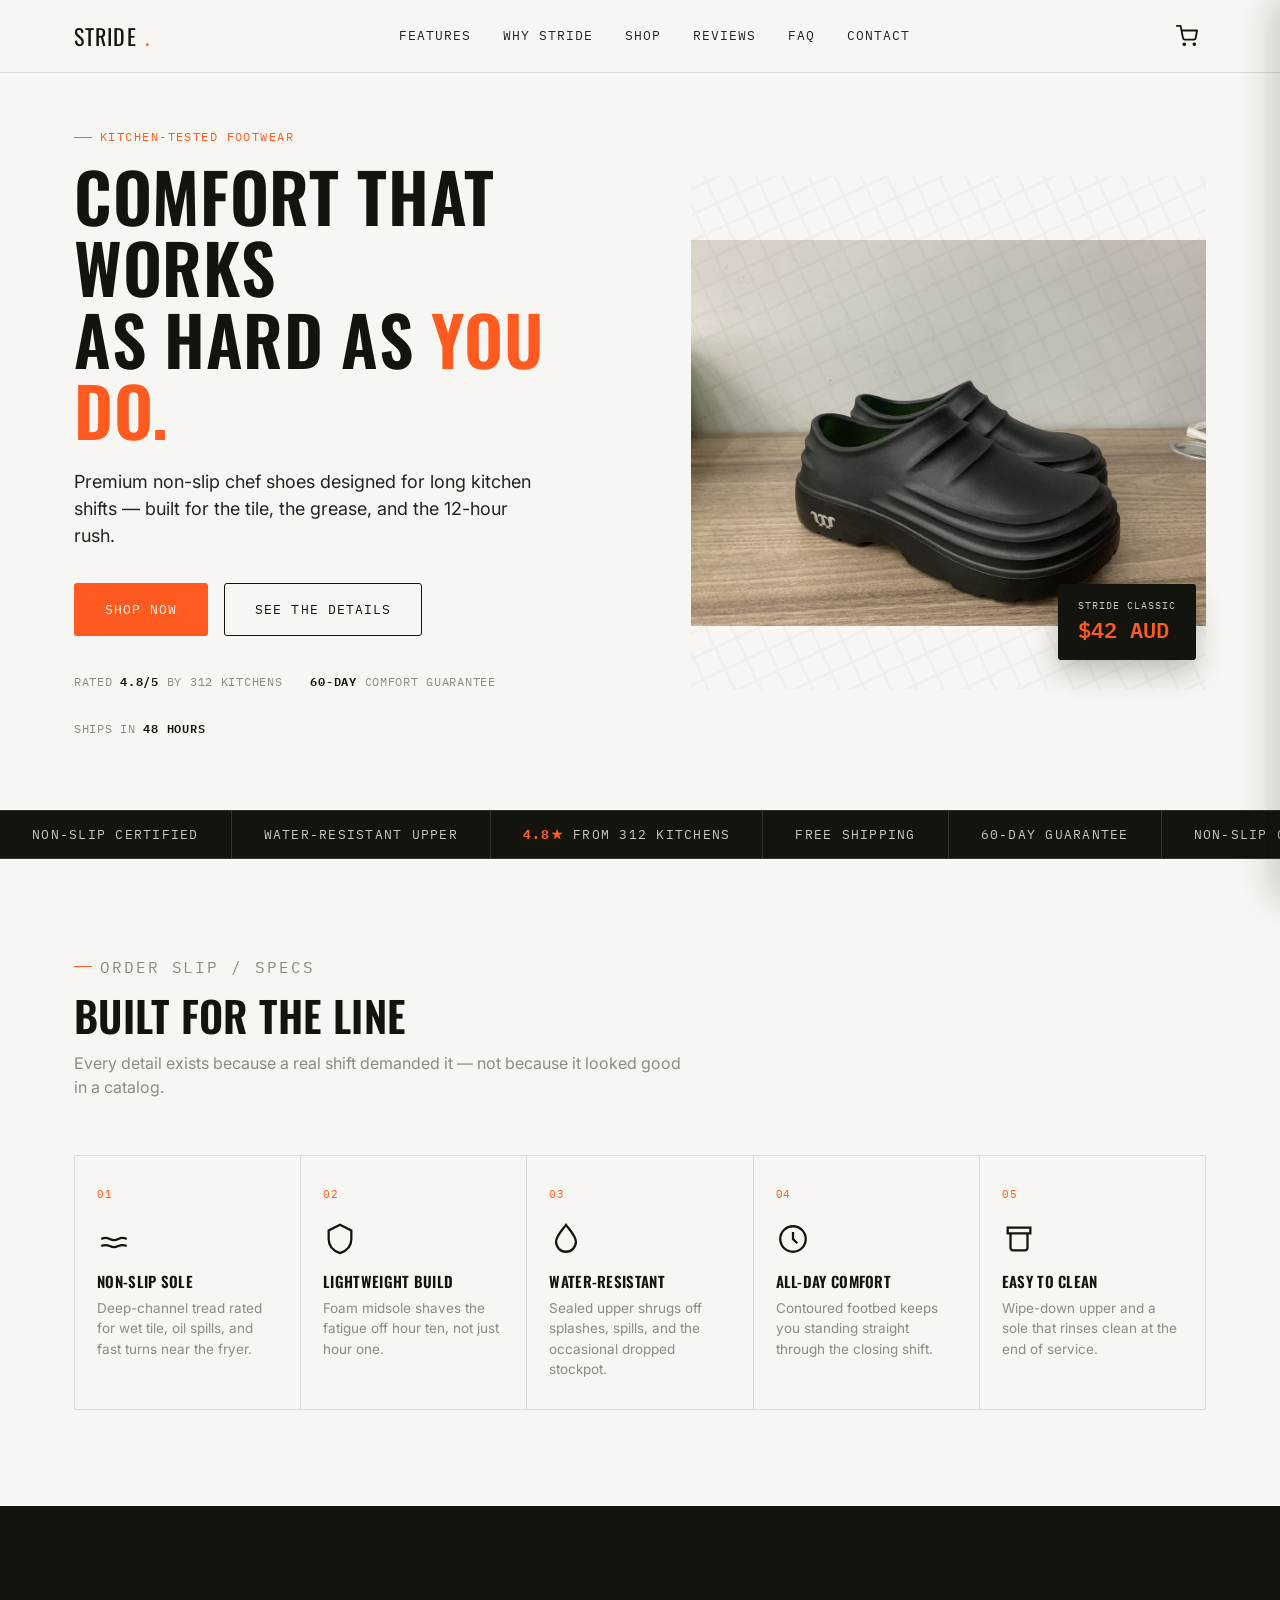
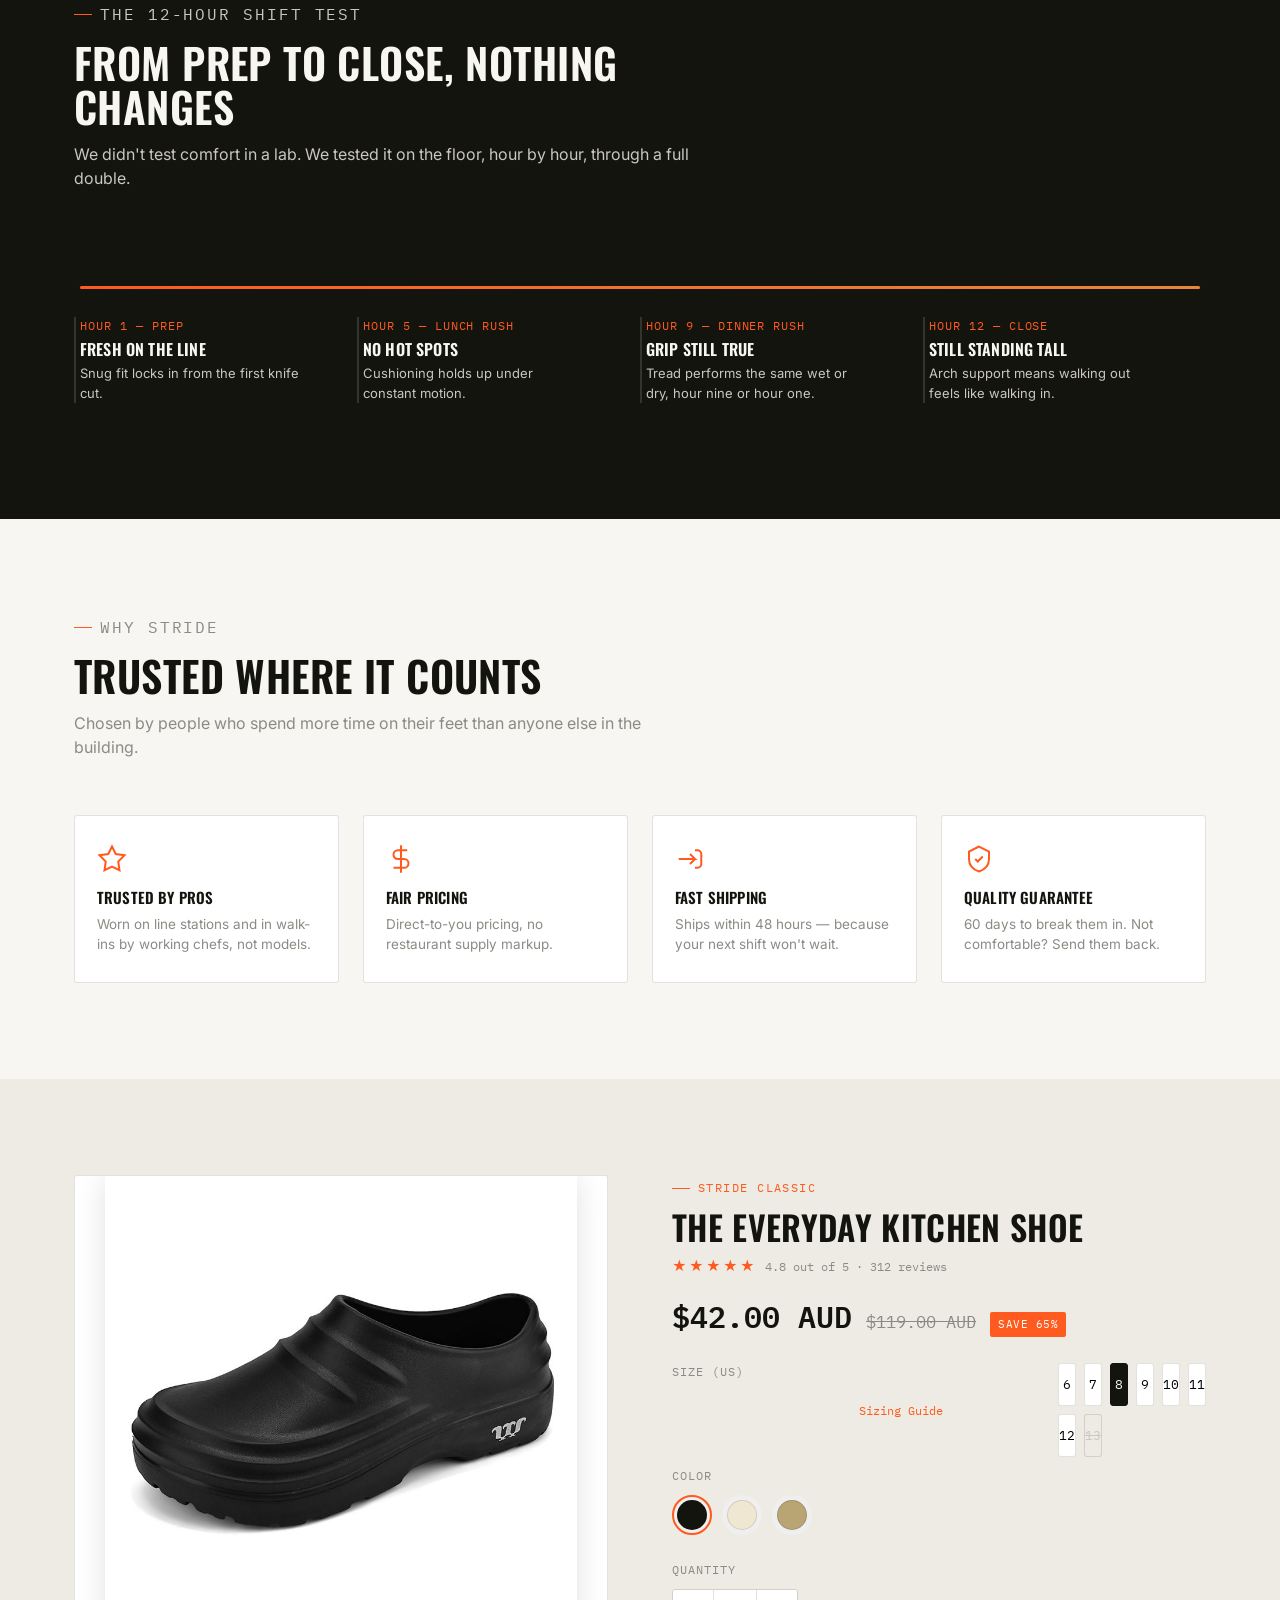
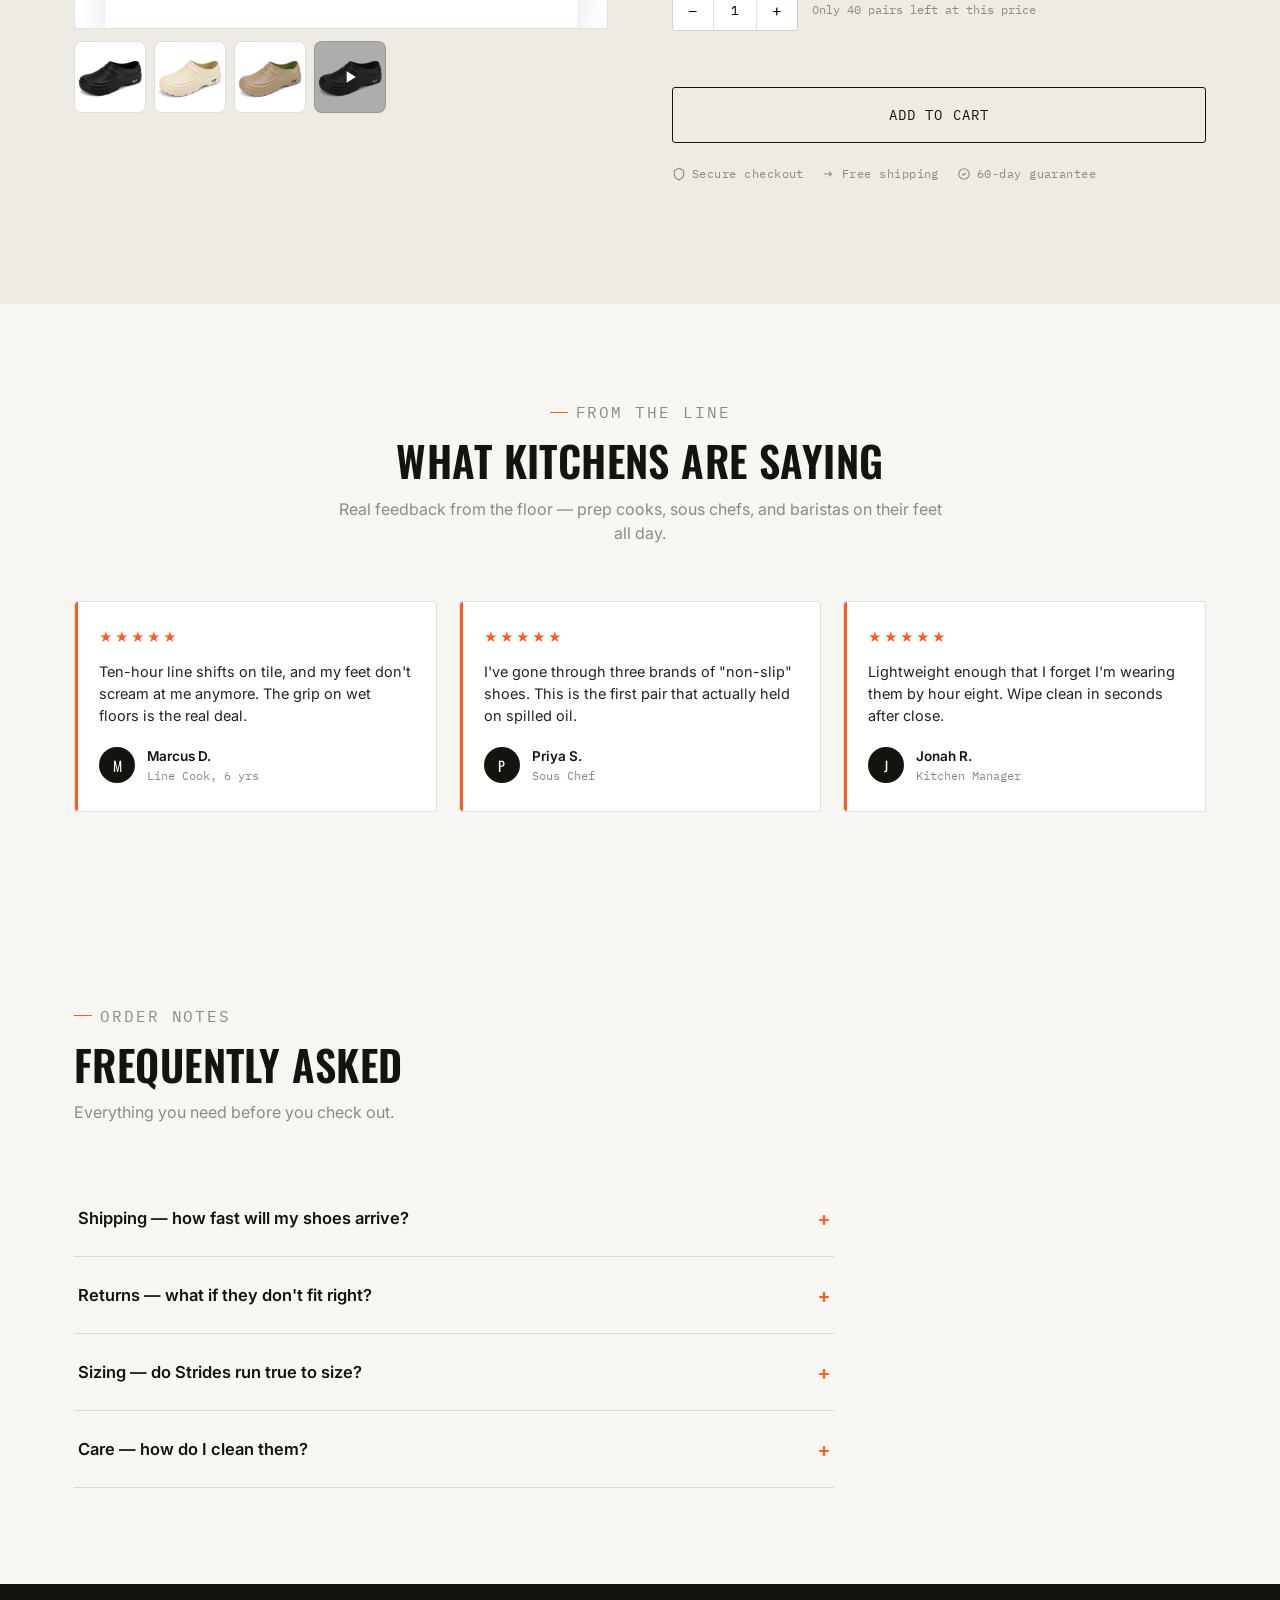
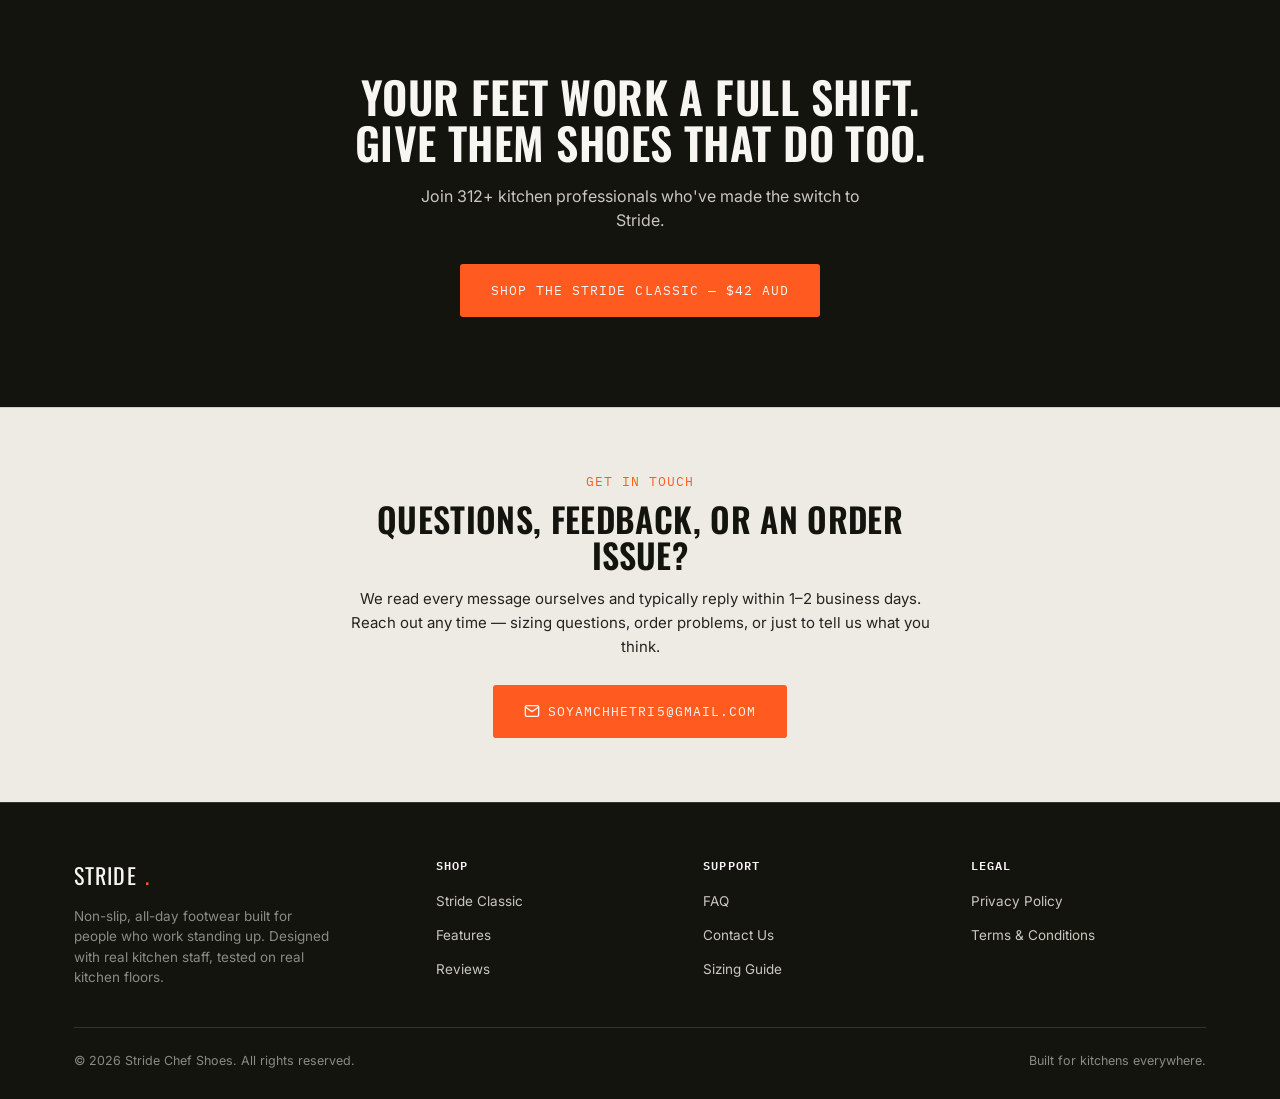
==== commit da9b6f81: "Add files via upload" ====
--- a/index.html
+++ b/index.html
@@ -27,7 +27,7 @@
   "offers": {
     "@type": "Offer",
     "priceCurrency": "AUD",
-    "price": "44.00",
+    "price": "42.00",
     "availability": "https://schema.org/InStock"
   },
   "aggregateRating": {
@@ -102,7 +102,7 @@
       <img src="stride-black-lifestyle.jpg" alt="Stride chef shoe, side view" class="shoe-hero">
       <div class="price-tag">
         <div class="label">Stride Classic</div>
-        <div class="amount">$44 AUD</div>
+        <div class="amount">$42 AUD</div>
       </div>
     </div>
   </div>
@@ -276,9 +276,9 @@
         <h2>The Everyday Kitchen Shoe</h2>
         <div class="stars">★★★★★<span>4.8 out of 5 · 312 reviews</span></div>
         <div class="price-row">
-          <span class="now">$44.00 AUD</span>
+          <span class="now">$42.00 AUD</span>
           <span class="was">$119.00 AUD</span>
-          <span class="save">SAVE 63%</span>
+          <span class="save">SAVE 65%</span>
         </div>
 
         <div class="option-block">
@@ -405,7 +405,7 @@
   <div class="wrap">
     <h2>Your Feet Work a Full Shift.<br>Give Them Shoes That Do Too.</h2>
     <p>Join 312+ kitchen professionals who've made the switch to Stride.</p>
-    <a href="#shop" class="btn btn-primary">Shop the Stride Classic — $44 AUD</a>
+    <a href="#shop" class="btn btn-primary">Shop the Stride Classic — $42 AUD</a>
   </div>
 </section>
 
@@ -466,7 +466,7 @@
 <div class="toast" id="toast"></div>
 
 <!-- PayPal Smart Buttons SDK -->
-<script src="https://www.paypal.com/sdk/js?client-id=AVUs_hV6RtO4l06izuDLjjqATDeuKQBNJkqkCNc_JTQ9iHW12S8fysXOrVd30vQXYcQobMXqNKUIsMX4&buyer-country=AU&currency=AUD&components=buttons&enable-funding=venmo,paylater,card" data-sdk-integration-source="developer-studio"></script>
+<script src="https://www.paypal.com/sdk/js?client-id=AQ2Lm3THawaHPbsIBNZBjORK092n69iG9ucAvXdqLNKXJ4nWEhGqz_M5YoI0Hu7WHlRWyiPHkM97xztA&currency=AUD&components=buttons&enable-funding=venmo,paylater,card" data-sdk-integration-source="developer-studio"></script>
 <script src="app.js"></script>
 <script src="script.js"></script>
 
@@ -550,7 +550,7 @@
   var cartFooterEl = document.getElementById('cartFooter');
   var cartSubtotalEl = document.getElementById('cartSubtotal');
   var addCartBtn = document.getElementById('addCartBtn');
-  var UNIT_PRICE = 44.00;
+  var UNIT_PRICE = 42.00;
   var paypalCartRendered = false;
 
   function saveCart() {
@@ -626,11 +626,18 @@
       onApprove: function (data, actions) {
         return actions.order.capture().then(function (details) {
           if (details.status === 'COMPLETED') {
-            var name = (details.payer && details.payer.name && details.payer.name.given_name) || 'there';
-            document.getElementById('cart-result-message').textContent = 'Thanks, ' + name + '! Your order is confirmed.';
+            var itemsSummary = cart.map(function (it) {
+              return 'Size ' + it.size + ' ' + it.color + ' x' + it.qty;
+            }).join(', ');
+            var total = cart.reduce(function (s, it) { return s + it.qty * UNIT_PRICE; }, 0).toFixed(2);
             cart = [];
             saveCart();
-            renderCart();
+            var params = new URLSearchParams({
+              order_id: details.id,
+              items: itemsSummary,
+              total: total
+            });
+            window.location.href = 'order-confirmed.html?' + params.toString();
           } else {
             document.getElementById('cart-result-message').textContent = 'Your payment did not go through (status: ' + details.status + '). Please try again or use a different payment method — you have not been charged.';
             console.warn('PayPal capture did not complete:', details);
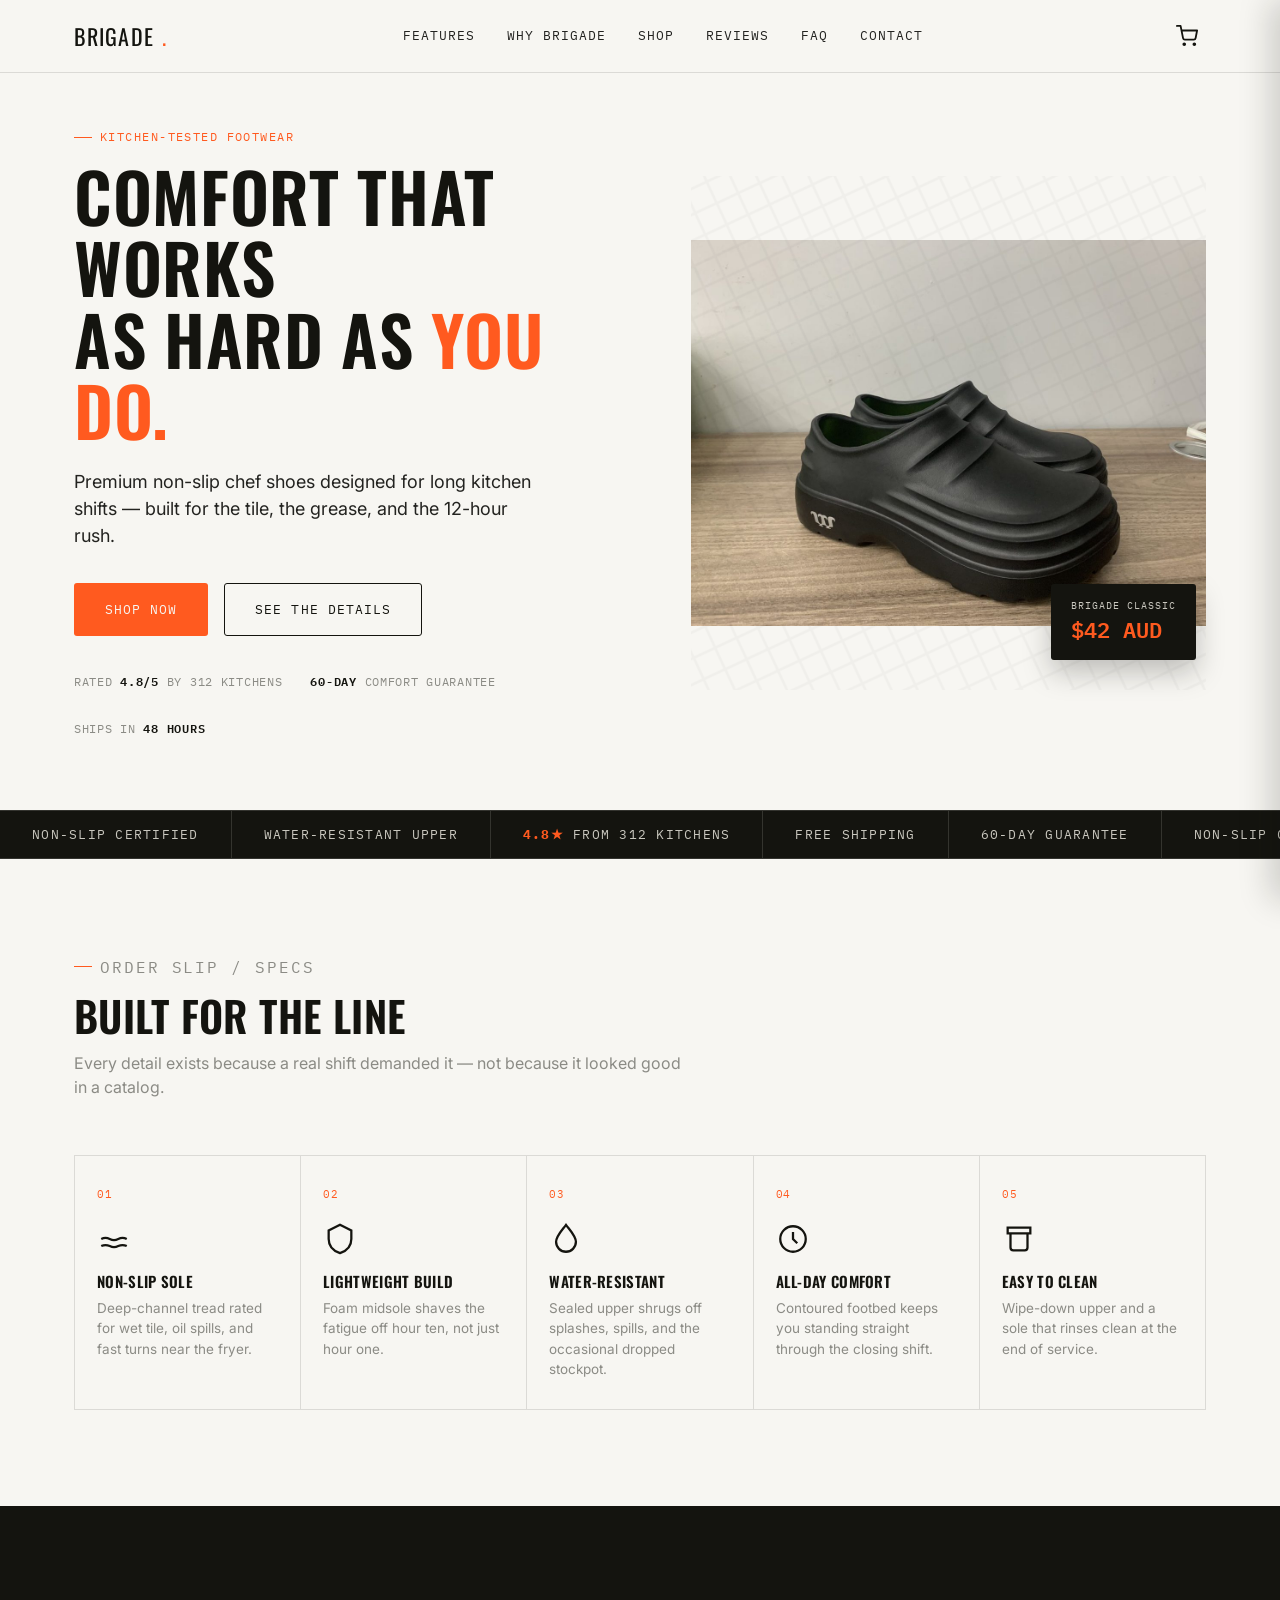
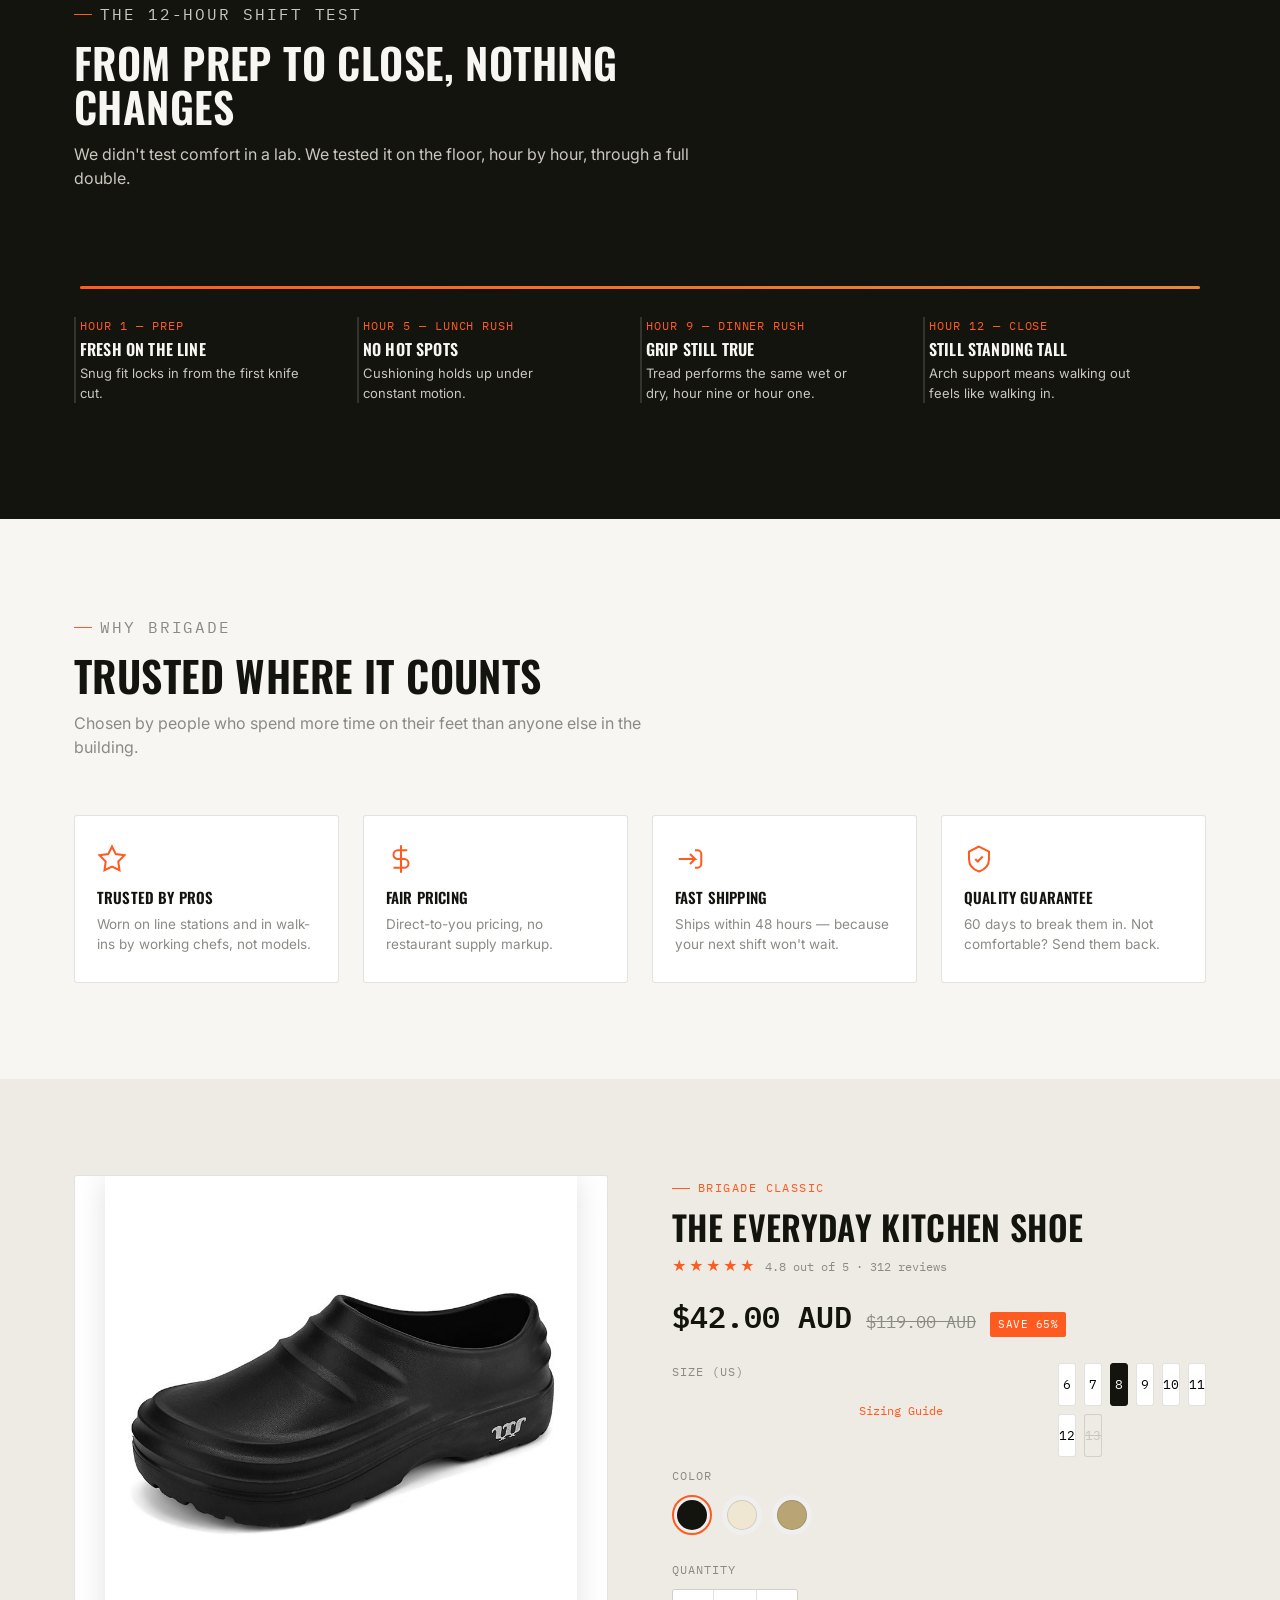
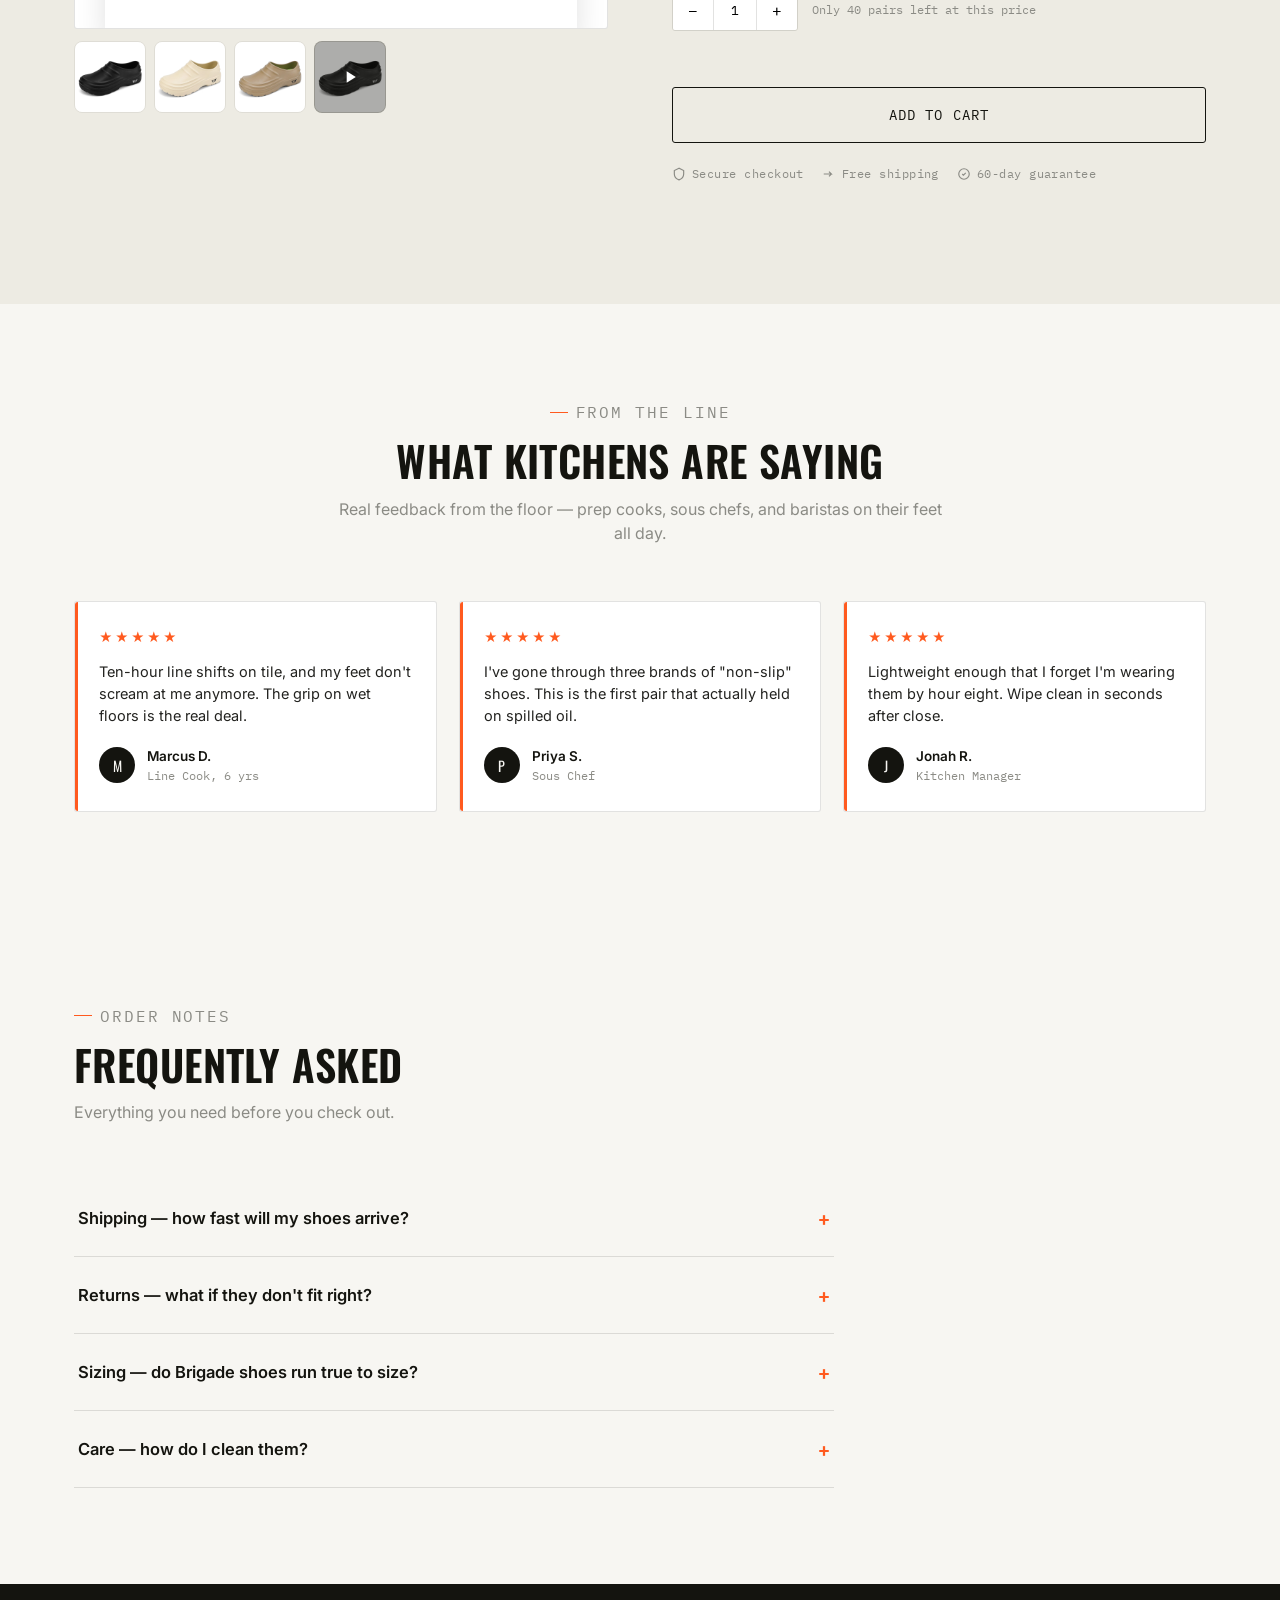
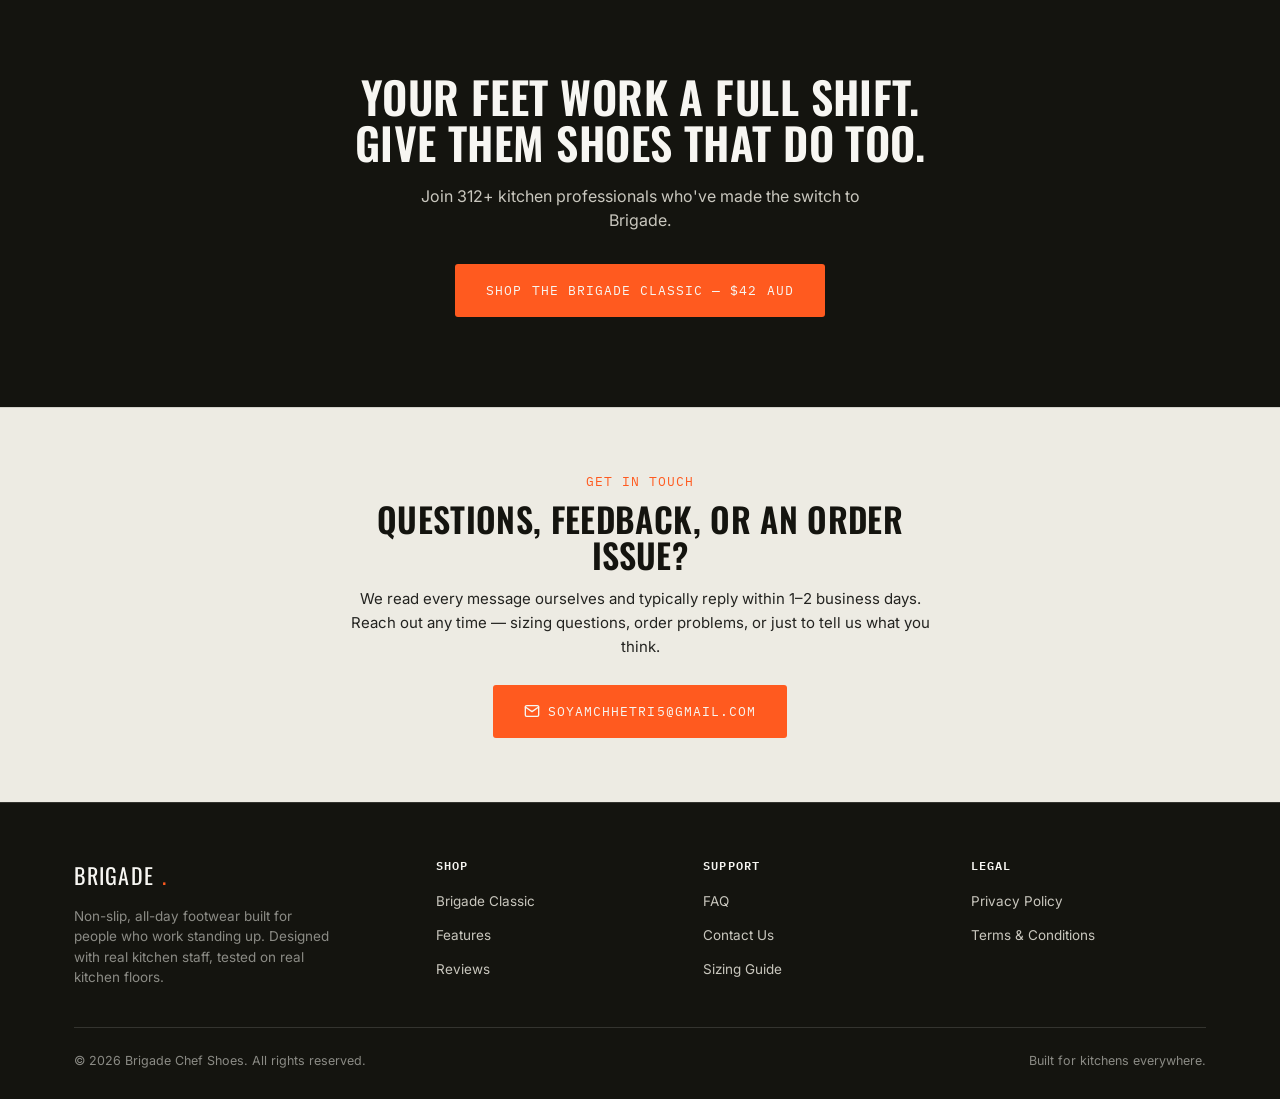
==== commit 01ca639b: "Add files via upload" ====
--- a/index.html
+++ b/index.html
@@ -3,16 +3,16 @@
 <head>
 <meta charset="UTF-8">
 <meta name="viewport" content="width=device-width, initial-scale=1.0">
-<title>Stride — Non-Slip Chef Shoes for Kitchen Professionals</title>
-<meta name="description" content="Stride Chef Shoes: premium non-slip, water-resistant work shoes built for long kitchen shifts. Trusted by cooks, chefs and hospitality staff. Free shipping, 60-day guarantee.">
+<title>Brigade — Non-Slip Chef Shoes for Kitchen Professionals</title>
+<meta name="description" content="Brigade Chef Shoes: premium non-slip, water-resistant work shoes built for long kitchen shifts. Trusted by cooks, chefs and hospitality staff. Free shipping, 60-day guarantee.">
 <meta name="keywords" content="chef shoes, non-slip kitchen shoes, chef clogs, restaurant work shoes, hospitality footwear, cook shoes">
 <link rel="canonical" href="https://xotakazi.github.io/Kitchen-Shoes-Chef-Shoes/">
 
 <!-- Open Graph -->
 <meta property="og:type" content="product">
-<meta property="og:title" content="Stride — Non-Slip Chef Shoes for Kitchen Professionals">
+<meta property="og:title" content="Brigade — Non-Slip Chef Shoes for Kitchen Professionals">
 <meta property="og:description" content="Comfort that works as hard as you do. Premium non-slip chef shoes designed for long kitchen shifts.">
-<meta property="og:image" content="https://xotakazi.github.io/Kitchen-Shoes-Chef-Shoes/stride-black-studio.jpg">
+<meta property="og:image" content="https://xotakazi.github.io/Kitchen-Shoes-Chef-Shoes/brigade-black-studio.jpg">
 <meta property="og:url" content="https://xotakazi.github.io/Kitchen-Shoes-Chef-Shoes/">
 <meta name="twitter:card" content="summary_large_image">
 
@@ -21,9 +21,9 @@
 {
   "@context": "https://schema.org/",
   "@type": "Product",
-  "name": "Stride Chef Shoe",
+  "name": "Brigade Chef Shoe",
   "description": "Premium non-slip, lightweight, water-resistant chef shoes designed for long kitchen shifts.",
-  "brand": { "@type": "Brand", "name": "Stride" },
+  "brand": { "@type": "Brand", "name": "Brigade" },
   "offers": {
     "@type": "Offer",
     "priceCurrency": "AUD",
@@ -51,10 +51,10 @@
 <!-- ============ NAV ============ -->
 <header class="nav">
   <div class="wrap">
-    <a href="#top" class="nav-logo">STRIDE<span class="dot">.</span></a>
+    <a href="#top" class="nav-logo">BRIGADE<span class="dot">.</span></a>
     <nav class="nav-links" id="navLinks">
       <a href="#features">Features</a>
-      <a href="#why">Why Stride</a>
+      <a href="#why">Why Brigade</a>
       <a href="#shop">Shop</a>
       <a href="#reviews">Reviews</a>
       <a href="#faq">FAQ</a>
@@ -99,9 +99,9 @@
         </defs>
         <rect width="400" height="400" fill="url(#treadPattern)"/>
       </svg>
-      <img src="stride-black-lifestyle.jpg" alt="Stride chef shoe, side view" class="shoe-hero">
+      <img src="brigade-black-lifestyle.jpg" alt="Brigade chef shoe, side view" class="shoe-hero">
       <div class="price-tag">
-        <div class="label">Stride Classic</div>
+        <div class="label">Brigade Classic</div>
         <div class="amount">$42 AUD</div>
       </div>
     </div>
@@ -207,7 +207,7 @@
 <section id="why">
   <div class="wrap">
     <div class="section-head reveal">
-      <p class="eyebrow">Why Stride</p>
+      <p class="eyebrow">Why Brigade</p>
       <h2>Trusted Where It Counts</h2>
       <p>Chosen by people who spend more time on their feet than anyone else in the building.</p>
     </div>
@@ -243,27 +243,27 @@
       <div class="gallery reveal">
         <div class="gallery-main" id="galleryMain">
           <!-- Main media: defaults to the Kitchen Black studio shot. -->
-          <img id="mainMedia" src="stride-black-studio.jpg" alt="Stride Classic chef shoe, Kitchen Black" style="width:100%;height:auto;object-fit:contain;border-radius:10px;box-shadow:0 10px 30px rgba(20,20,15,0.12);">
+          <img id="mainMedia" src="brigade-black-studio.jpg" alt="Brigade Classic chef shoe, Kitchen Black" style="width:100%;height:auto;object-fit:contain;border-radius:10px;box-shadow:0 10px 30px rgba(20,20,15,0.12);">
         </div>
         <div class="gallery-thumbs" id="galleryThumbs" style="display:flex;gap:8px;margin-top:12px;flex-wrap:wrap;">
           <!-- Thumb 1: Kitchen Black studio shot -->
-<button class="thumb active" data-type="image" data-src="stride-black-studio.jpg" aria-label="Black studio shot" style="border:0;background:transparent;padding:0;">
-  <img src="stride-black-studio.jpg" alt="Stride Classic, Kitchen Black studio shot" style="width:72px;height:72px;object-fit:cover;border-radius:8px;border:1px solid rgba(0,0,0,0.06);">
+<button class="thumb active" data-type="image" data-src="brigade-black-studio.jpg" aria-label="Black studio shot" style="border:0;background:transparent;padding:0;">
+  <img src="brigade-black-studio.jpg" alt="Brigade Classic, Kitchen Black studio shot" style="width:72px;height:72px;object-fit:cover;border-radius:8px;border:1px solid rgba(0,0,0,0.06);">
 </button>
 
 <!-- Thumb 2: Creamy colorway -->
-<button class="thumb" data-type="image" data-src="stride-creamy.jpg" aria-label="Creamy colorway" style="border:0;background:transparent;padding:0;">
-  <img src="stride-creamy.jpg" alt="Stride Classic, Creamy colorway" style="width:72px;height:72px;object-fit:cover;border-radius:8px;border:1px solid rgba(0,0,0,0.06);">
+<button class="thumb" data-type="image" data-src="brigade-creamy.jpg" aria-label="Creamy colorway" style="border:0;background:transparent;padding:0;">
+  <img src="brigade-creamy.jpg" alt="Brigade Classic, Creamy colorway" style="width:72px;height:72px;object-fit:cover;border-radius:8px;border:1px solid rgba(0,0,0,0.06);">
 </button>
 
 <!-- Thumb 3: Dark Creamy colorway -->
-<button class="thumb" data-type="image" data-src="stride-dark-creamy.jpg" aria-label="Dark Creamy colorway" style="border:0;background:transparent;padding:0;">
-  <img src="stride-dark-creamy.jpg" alt="Stride Classic, Dark Creamy colorway" style="width:72px;height:72px;object-fit:cover;border-radius:8px;border:1px solid rgba(0,0,0,0.06);">
+<button class="thumb" data-type="image" data-src="brigade-dark-creamy.jpg" aria-label="Dark Creamy colorway" style="border:0;background:transparent;padding:0;">
+  <img src="brigade-dark-creamy.jpg" alt="Brigade Classic, Dark Creamy colorway" style="width:72px;height:72px;object-fit:cover;border-radius:8px;border:1px solid rgba(0,0,0,0.06);">
 </button>
 
 <!-- Thumb 4: Product video -->
 <button class="thumb" data-type="video" data-src="redirectFileUrl.mp4" aria-label="Product video" style="border:0;background:transparent;padding:0;position:relative;">
-  <img src="stride-black-studio.jpg" alt="Product video" style="width:72px;height:72px;object-fit:cover;border-radius:8px;border:1px solid rgba(0,0,0,0.06);">
+  <img src="brigade-black-studio.jpg" alt="Product video" style="width:72px;height:72px;object-fit:cover;border-radius:8px;border:1px solid rgba(0,0,0,0.06);">
   <span style="position:absolute;inset:0;display:flex;align-items:center;justify-content:center;background:rgba(20,20,15,0.35);border-radius:8px;">
     <svg width="20" height="20" viewBox="0 0 24 24" fill="white"><path d="M8 5v14l11-7z"/></svg>
   </span>
@@ -272,7 +272,7 @@
       </div>
 
       <div class="buy-panel reveal">
-        <p class="eyebrow">Stride Classic</p>
+        <p class="eyebrow">Brigade Classic</p>
         <h2>The Everyday Kitchen Shoe</h2>
         <div class="stars">★★★★★<span>4.8 out of 5 · 312 reviews</span></div>
         <div class="price-row">
@@ -298,9 +298,9 @@
         <div class="option-block">
           <div class="option-label"><span>Color</span></div>
           <div class="color-grid" id="colorGrid">
-            <button class="color-swatch selected" data-color="Kitchen Black" data-image="stride-black-studio.jpg" aria-label="Kitchen Black"><span class="core" style="background:#14140F"></span></button>
-            <button class="color-swatch" data-color="Creamy" data-image="stride-creamy.jpg" aria-label="Creamy"><span class="core" style="background:#EFE7D2"></span></button>
-            <button class="color-swatch" data-color="Dark Creamy" data-image="stride-dark-creamy.jpg" aria-label="Dark Creamy"><span class="core" style="background:#B9A473"></span></button>
+            <button class="color-swatch selected" data-color="Kitchen Black" data-image="brigade-black-studio.jpg" aria-label="Kitchen Black"><span class="core" style="background:#14140F"></span></button>
+            <button class="color-swatch" data-color="Creamy" data-image="brigade-creamy.jpg" aria-label="Creamy"><span class="core" style="background:#EFE7D2"></span></button>
+            <button class="color-swatch" data-color="Dark Creamy" data-image="brigade-dark-creamy.jpg" aria-label="Dark Creamy"><span class="core" style="background:#B9A473"></span></button>
           </div>
         </div>
 
@@ -386,11 +386,11 @@
       </div>
       <div class="faq-item reveal">
         <button class="faq-q" aria-expanded="false">Returns — what if they don't fit right?<span class="plus">+</span></button>
-        <div class="faq-a"><div class="faq-a-inner">You have 60 days to wear-test your Strides. If they're not the most comfortable shoes you've worked in, send them back for a full refund or free size exchange.</div></div>
+        <div class="faq-a"><div class="faq-a-inner">You have 60 days to wear-test your Brigade shoes. If they're not the most comfortable shoes you've worked in, send them back for a full refund or free size exchange.</div></div>
       </div>
       <div class="faq-item reveal" id="faq-sizing">
-        <button class="faq-q" aria-expanded="false">Sizing — do Strides run true to size?<span class="plus">+</span></button>
-        <div class="faq-a"><div class="faq-a-inner">Stride fits true to standard US sizing. If you typically wear a half size, we recommend sizing up for extra room around thick kitchen socks.</div></div>
+        <button class="faq-q" aria-expanded="false">Sizing — do Brigade shoes run true to size?<span class="plus">+</span></button>
+        <div class="faq-a"><div class="faq-a-inner">Brigade fits true to standard US sizing. If you typically wear a half size, we recommend sizing up for extra room around thick kitchen socks.</div></div>
       </div>
       <div class="faq-item reveal">
         <button class="faq-q" aria-expanded="false">Care — how do I clean them?<span class="plus">+</span></button>
@@ -404,8 +404,8 @@
 <section class="closing-cta">
   <div class="wrap">
     <h2>Your Feet Work a Full Shift.<br>Give Them Shoes That Do Too.</h2>
-    <p>Join 312+ kitchen professionals who've made the switch to Stride.</p>
-    <a href="#shop" class="btn btn-primary">Shop the Stride Classic — $42 AUD</a>
+    <p>Join 312+ kitchen professionals who've made the switch to Brigade.</p>
+    <a href="#shop" class="btn btn-primary">Shop the Brigade Classic — $42 AUD</a>
   </div>
 </section>
 
@@ -429,13 +429,13 @@
   <div class="wrap">
     <div class="footer-grid">
       <div class="footer-brand">
-        <div class="nav-logo">STRIDE<span class="dot" style="color:var(--flame);">.</span></div>
+        <div class="nav-logo">BRIGADE<span class="dot" style="color:var(--flame);">.</span></div>
         <p>Non-slip, all-day footwear built for people who work standing up. Designed with real kitchen staff, tested on real kitchen floors.</p>
       </div>
       <div class="footer-col">
         <h4>Shop</h4>
         <ul>
-          <li><a href="#shop">Stride Classic</a></li>
+          <li><a href="#shop">Brigade Classic</a></li>
           <li><a href="#features">Features</a></li>
           <li><a href="#reviews">Reviews</a></li>
         </ul>
@@ -457,7 +457,7 @@
       </div>
     </div>
     <div class="footer-bottom">
-      <span>&copy; <span id="year"></span> Stride Chef Shoes. All rights reserved.</span>
+      <span>&copy; <span id="year"></span> Brigade Chef Shoes. All rights reserved.</span>
       <span>Built for kitchens everywhere.</span>
     </div>
   </div>
@@ -489,7 +489,7 @@
           Your browser does not support the video tag.
         </video>`;
       } else {
-        galleryMain.innerHTML = `<img id="mainMedia" src="${src}" alt="Stride product" style="width:100%;height:auto;object-fit:contain;border-radius:10px;box-shadow:0 10px 30px rgba(20,20,15,0.12);">`;
+        galleryMain.innerHTML = `<img id="mainMedia" src="${src}" alt="Brigade product" style="width:100%;height:auto;object-fit:contain;border-radius:10px;box-shadow:0 10px 30px rgba(20,20,15,0.12);">`;
       }
     }
 
@@ -533,7 +533,7 @@
 
 <script>
 (function () {
-  var STORAGE_KEY = 'strideCart';
+  var STORAGE_KEY = 'brigadeCart';
   var cart = [];
   try {
     var saved = localStorage.getItem(STORAGE_KEY);
@@ -585,7 +585,7 @@
       row.innerHTML =
         '<img src="' + item.image + '" alt="' + item.color + '" style="width:56px;height:56px;object-fit:cover;border-radius:8px;border:1px solid rgba(0,0,0,0.06);flex-shrink:0;">' +
         '<div style="flex:1;min-width:0;">' +
-          '<div style="font-family:var(--font-body);font-weight:600;font-size:14px;">Stride Classic</div>' +
+          '<div style="font-family:var(--font-body);font-weight:600;font-size:14px;">Brigade Classic</div>' +
           '<div style="font-family:var(--font-mono);font-size:12px;color:var(--steel);margin-top:2px;">Size ' + item.size + ' · ' + item.color + ' · Qty ' + item.qty + '</div>' +
         '</div>' +
         '<div style="font-family:var(--font-body);font-weight:600;font-size:14px;white-space:nowrap;">' + money(item.qty * UNIT_PRICE) + '</div>' +
@@ -618,7 +618,7 @@
         }).join(', ').slice(0, 120);
         return actions.order.create({
           purchase_units: [{
-            description: 'Stride Classic Chef Shoe — ' + description,
+            description: 'Brigade Classic Chef Shoe — ' + description,
             amount: { value: currentSubtotal.toFixed(2), currency_code: 'AUD' }
           }]
         });
@@ -680,7 +680,7 @@
 
       var size = sizeBtn ? sizeBtn.getAttribute('data-size') : 'N/A';
       var color = colorBtn ? colorBtn.getAttribute('data-color') : 'N/A';
-      var image = colorBtn ? colorBtn.getAttribute('data-image') : 'stride-black-studio.jpg';
+      var image = colorBtn ? colorBtn.getAttribute('data-image') : 'brigade-black-studio.jpg';
       var qty = qtyInput ? (parseInt(qtyInput.value, 10) || 1) : 1;
 
       var existing = cart.find(function (it) { return it.size === size && it.color === color; });
--- a/styles.css
+++ b/styles.css
@@ -1,5 +1,5 @@
 /* ============================================================
-   STRIDE — Chef Shoe Co.
+   BRIGADE — Chef Shoe Co.
    Design system: "The Ticket Rail"
    ============================================================ */
 
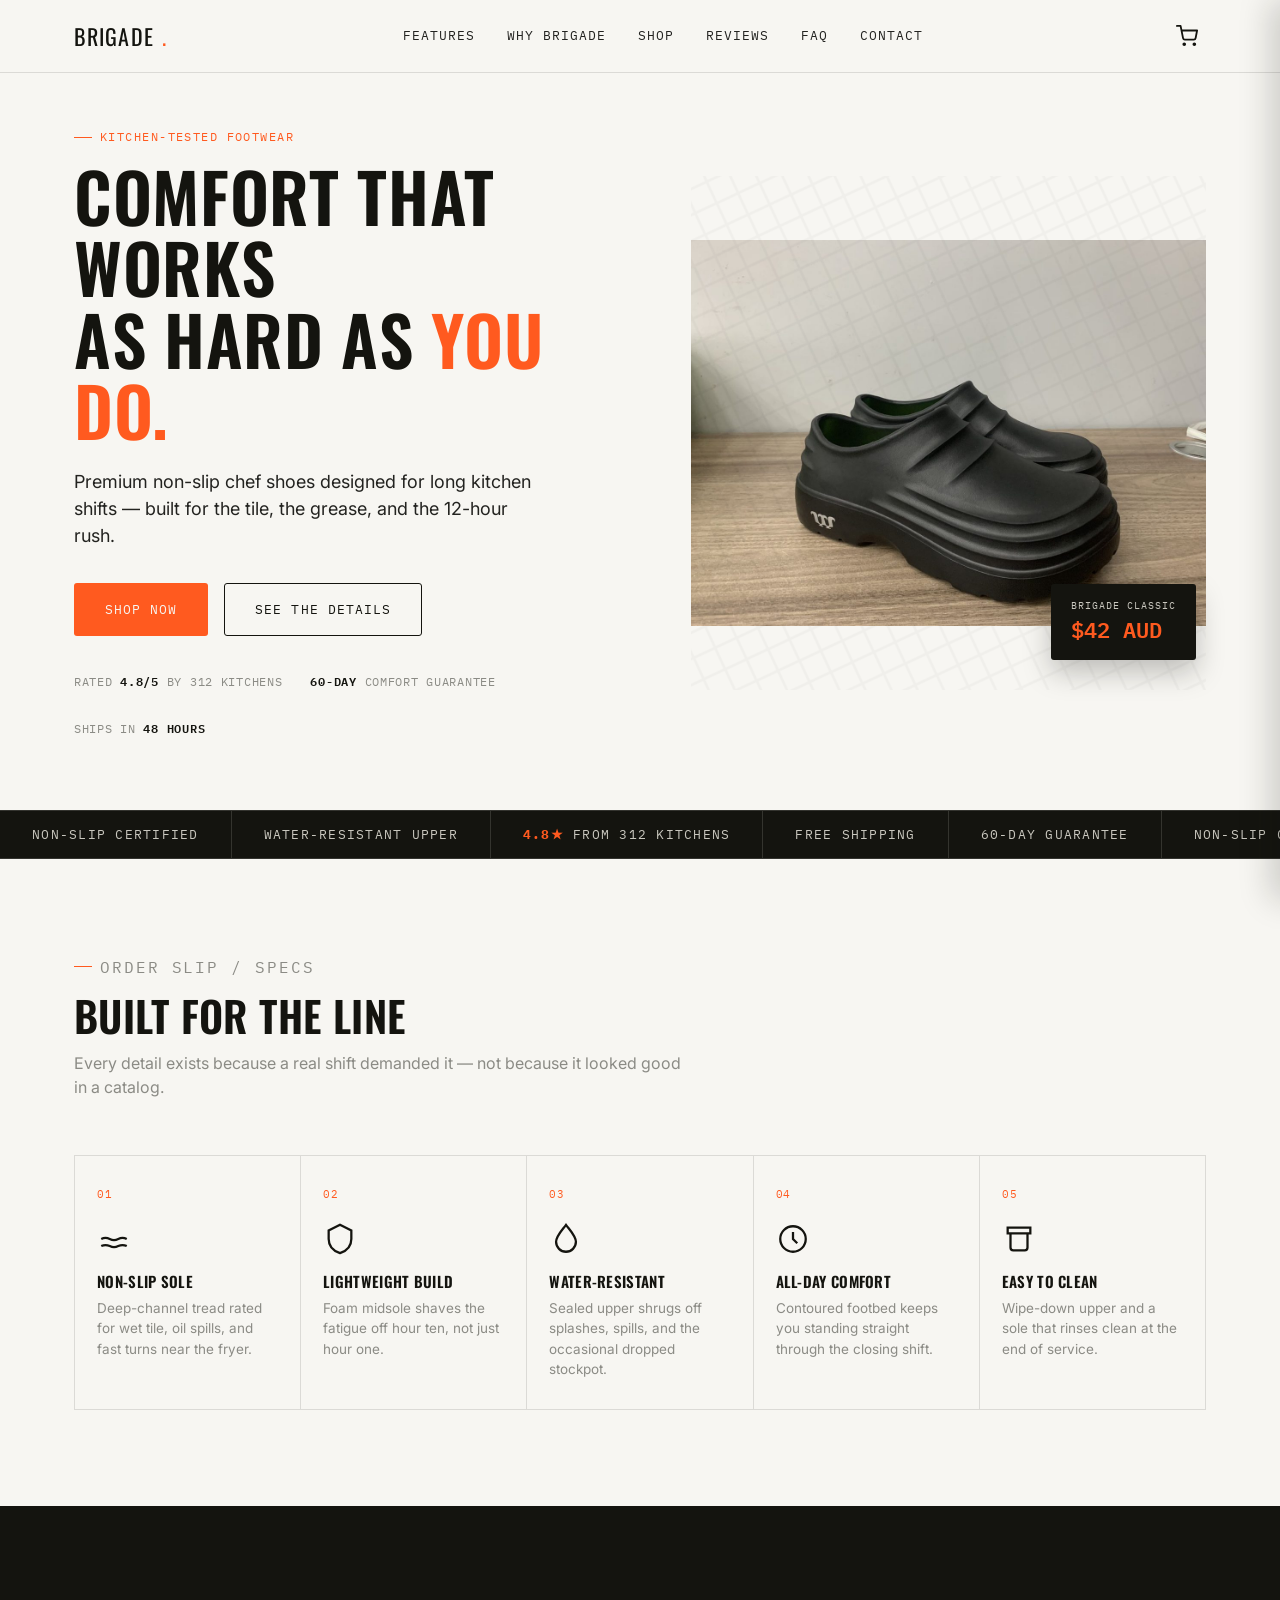
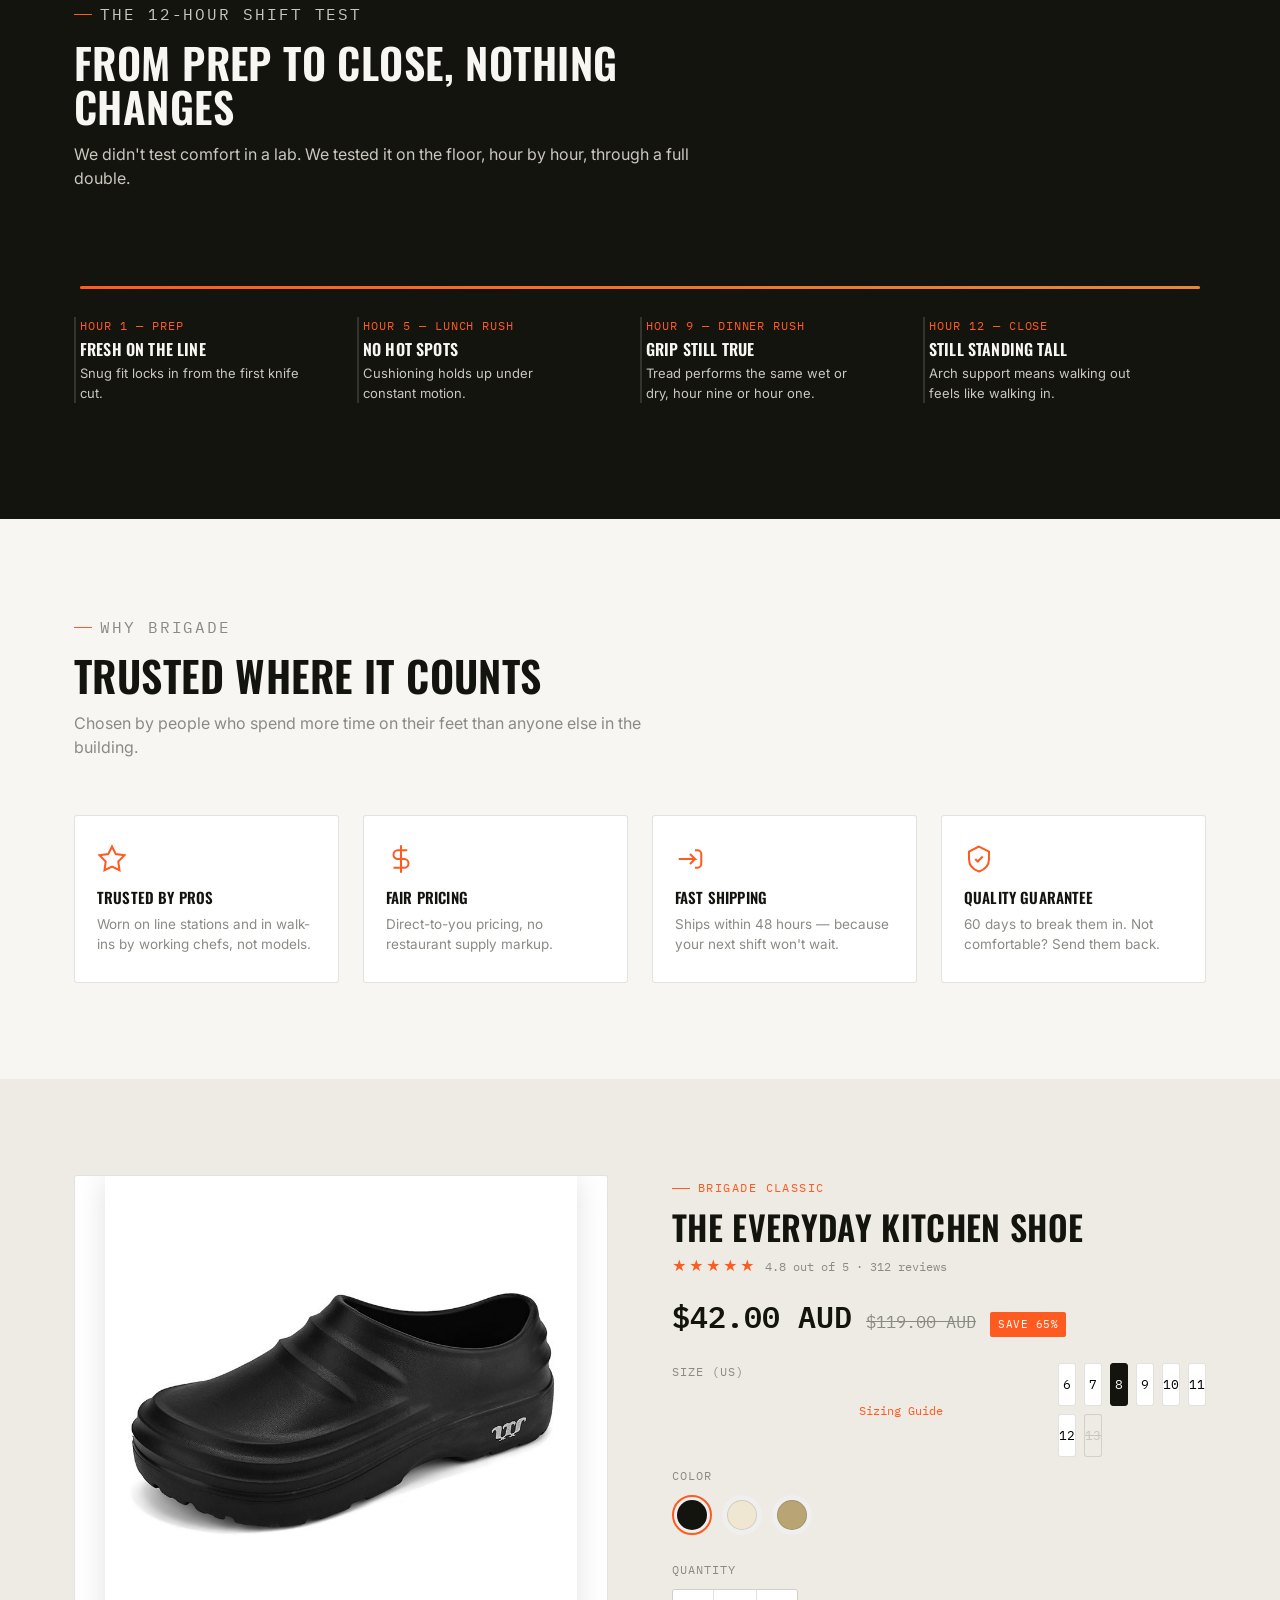
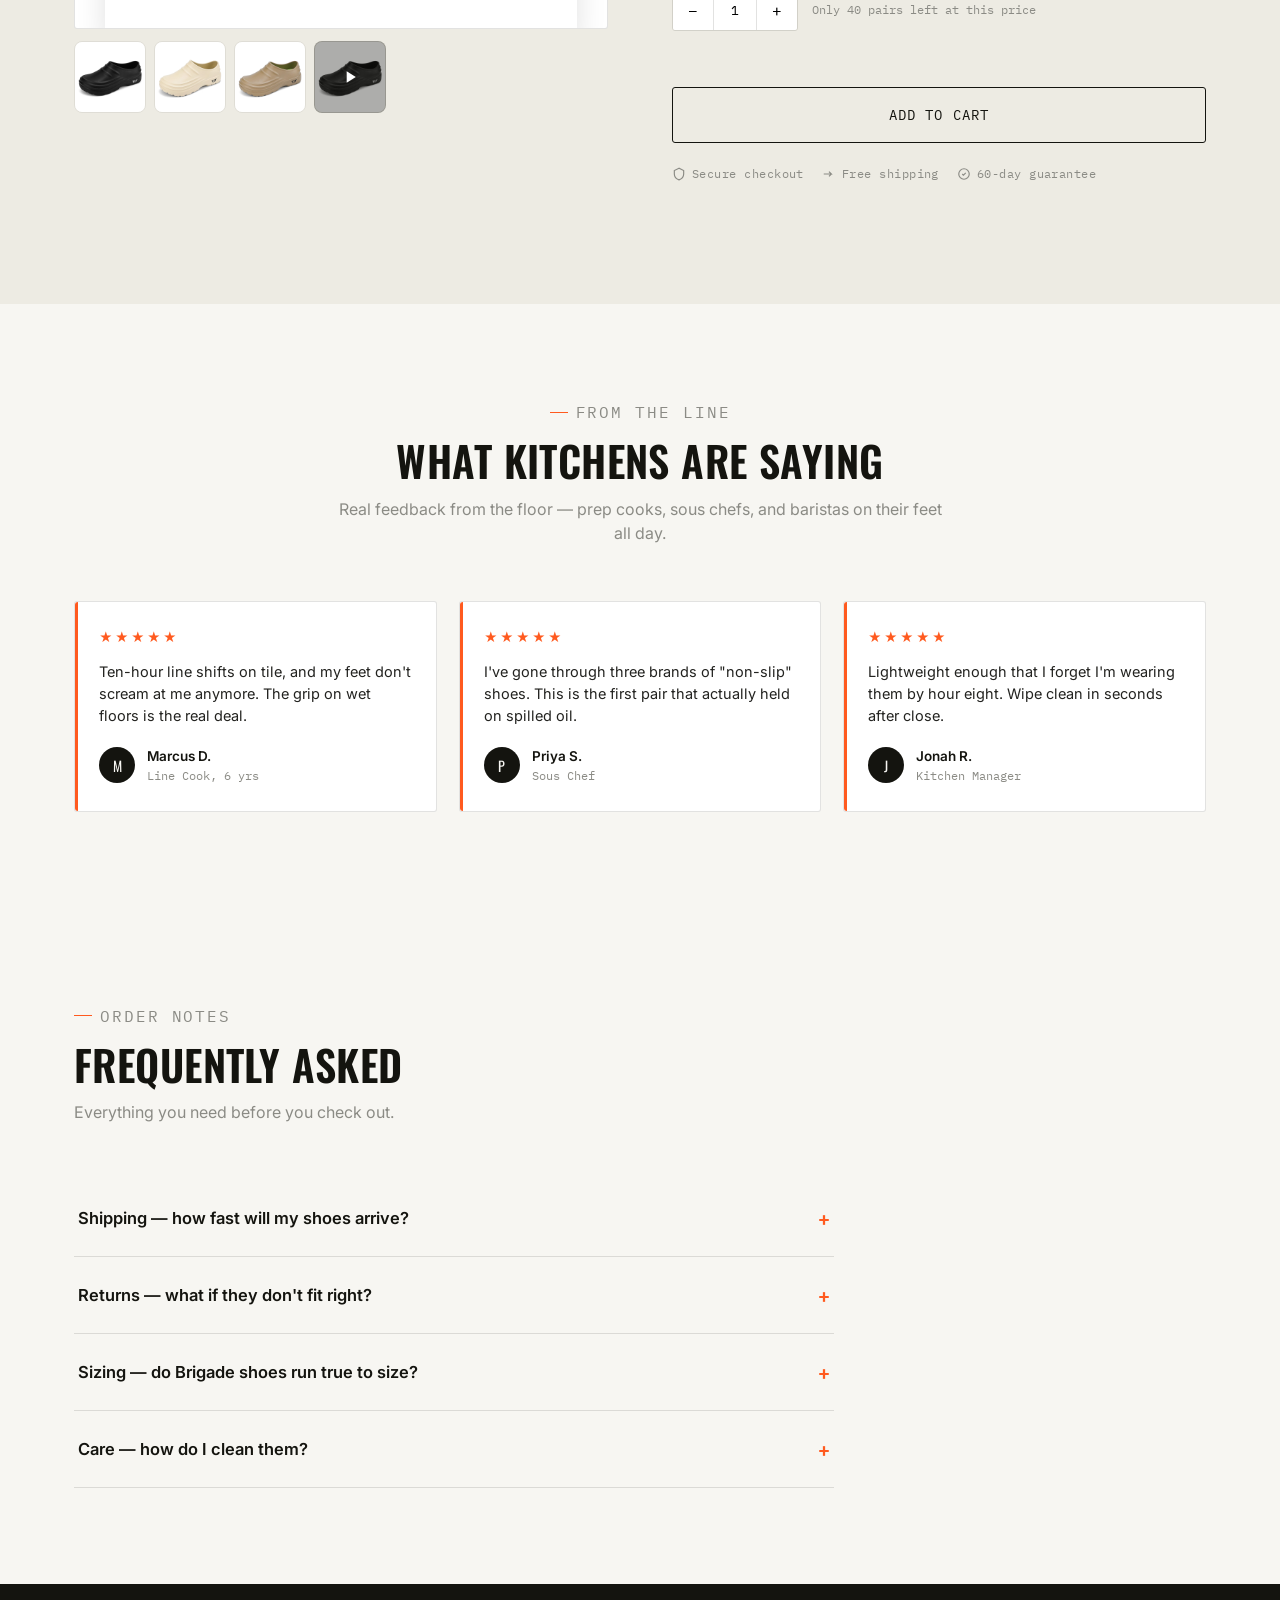
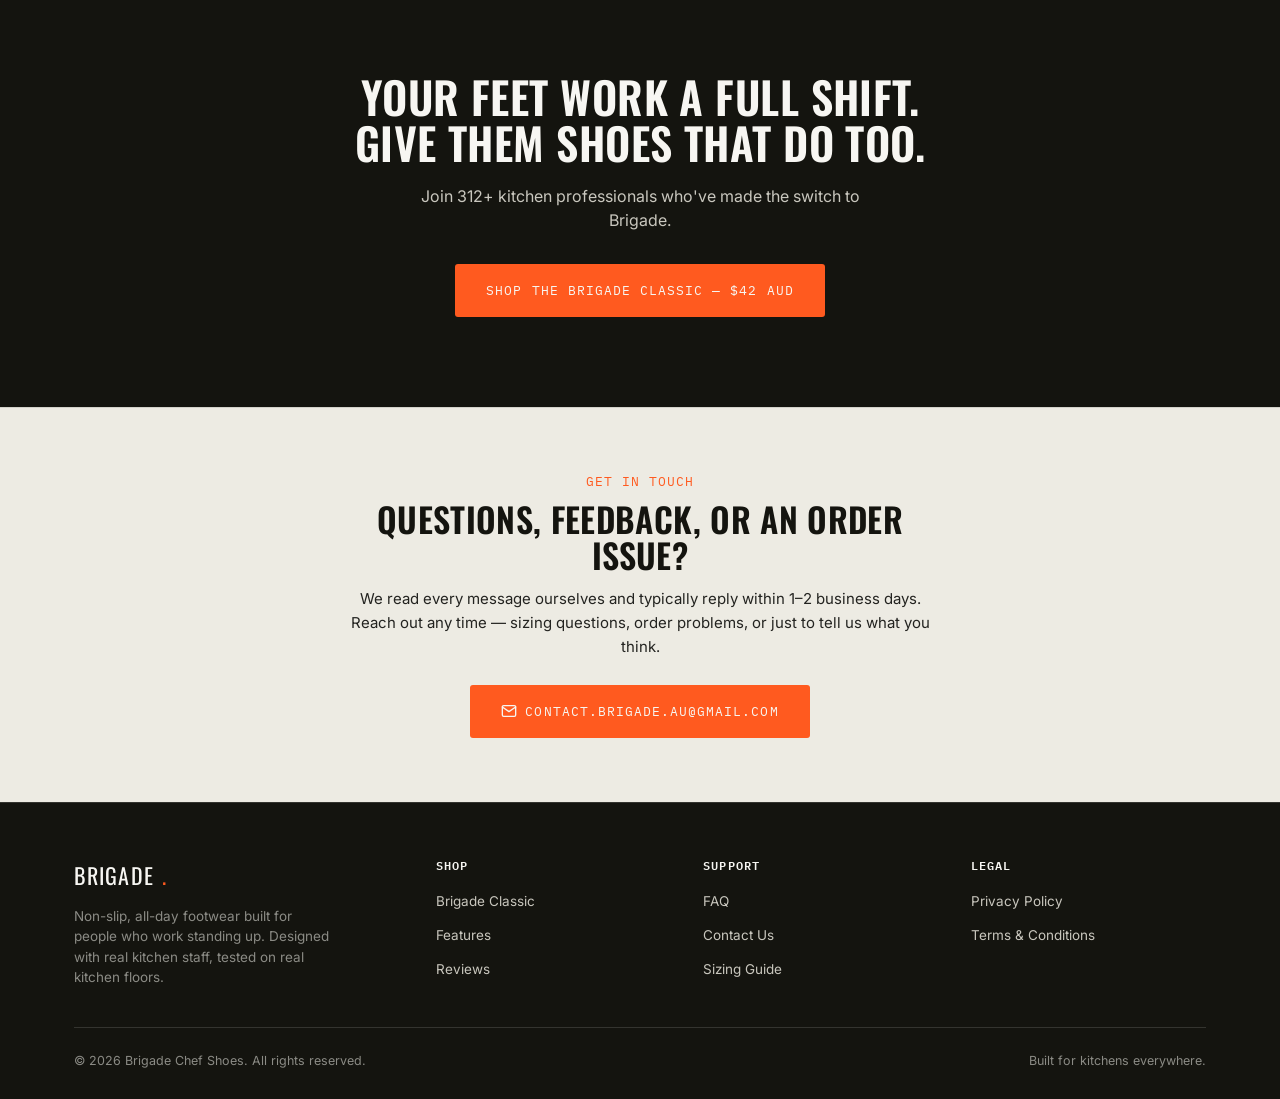
==== commit 66acf9c6: "Update contact email in index.html" ====
--- a/index.html
+++ b/index.html
@@ -417,9 +417,9 @@
     <p style="font-family:var(--font-mono);font-size:12.5px;text-transform:uppercase;letter-spacing:0.08em;color:var(--flame);margin-bottom:10px;">Get In Touch</p>
     <h2 style="font-family:var(--font-display);text-transform:uppercase;font-size:clamp(24px,3.5vw,34px);letter-spacing:0.01em;margin-bottom:14px;">Questions, Feedback, or an Order Issue?</h2>
     <p style="color:var(--ink-soft);font-size:15px;line-height:1.6;margin-bottom:26px;">We read every message ourselves and typically reply within 1–2 business days. Reach out any time — sizing questions, order problems, or just to tell us what you think.</p>
-    <a href="mailto:soyamchhetri5@gmail.com" class="btn btn-primary" style="display:inline-flex;align-items:center;gap:8px;">
+    <a href="mailto:contact.brigade.au@gmail.com" class="btn btn-primary" style="display:inline-flex;align-items:center;gap:8px;">
       <svg width="16" height="16" viewBox="0 0 24 24" fill="none" stroke="currentColor" stroke-width="2" stroke-linecap="round" stroke-linejoin="round"><path d="M4 4h16v16H4z" opacity="0"></path><path d="M22 6l-10 7L2 6"></path><rect x="2" y="4" width="20" height="16" rx="2"></rect></svg>
-      soyamchhetri5@gmail.com
+      contact.brigade.au@gmail.com
     </a>
   </div>
 </section>
